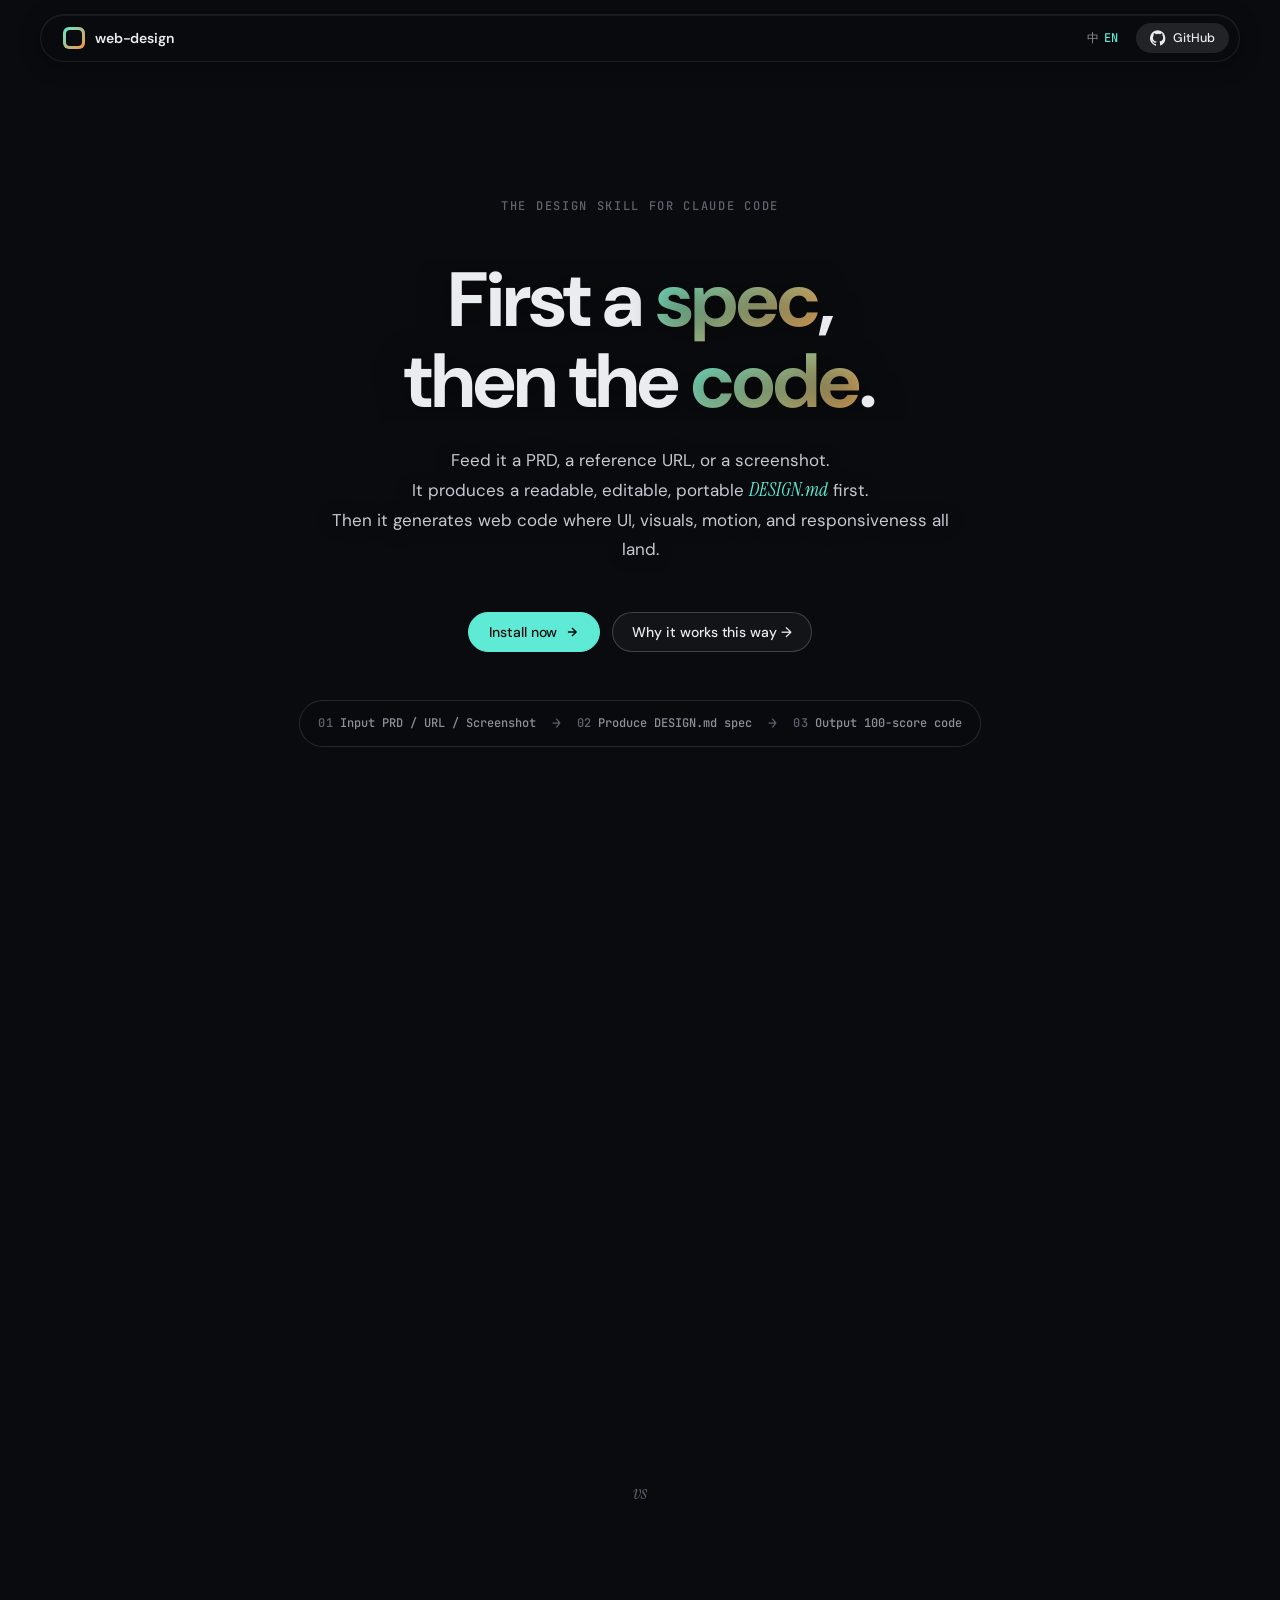
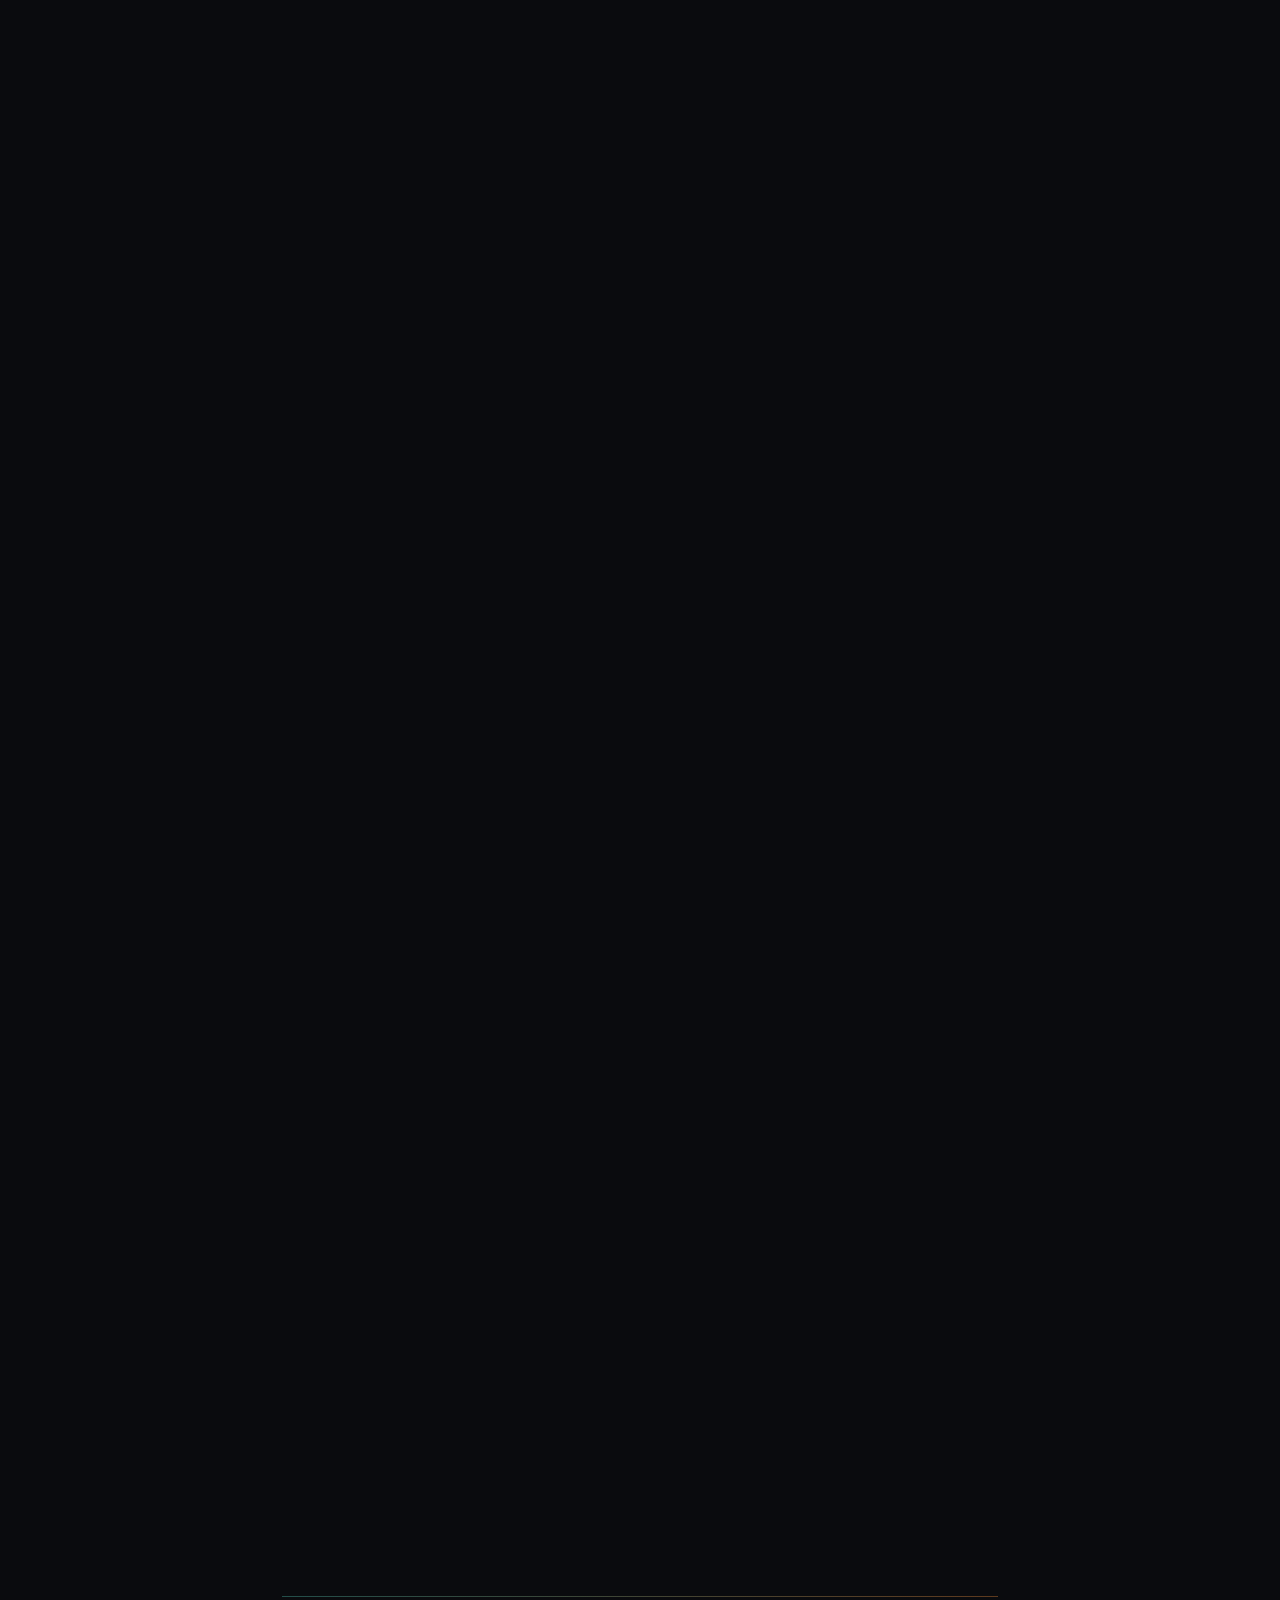
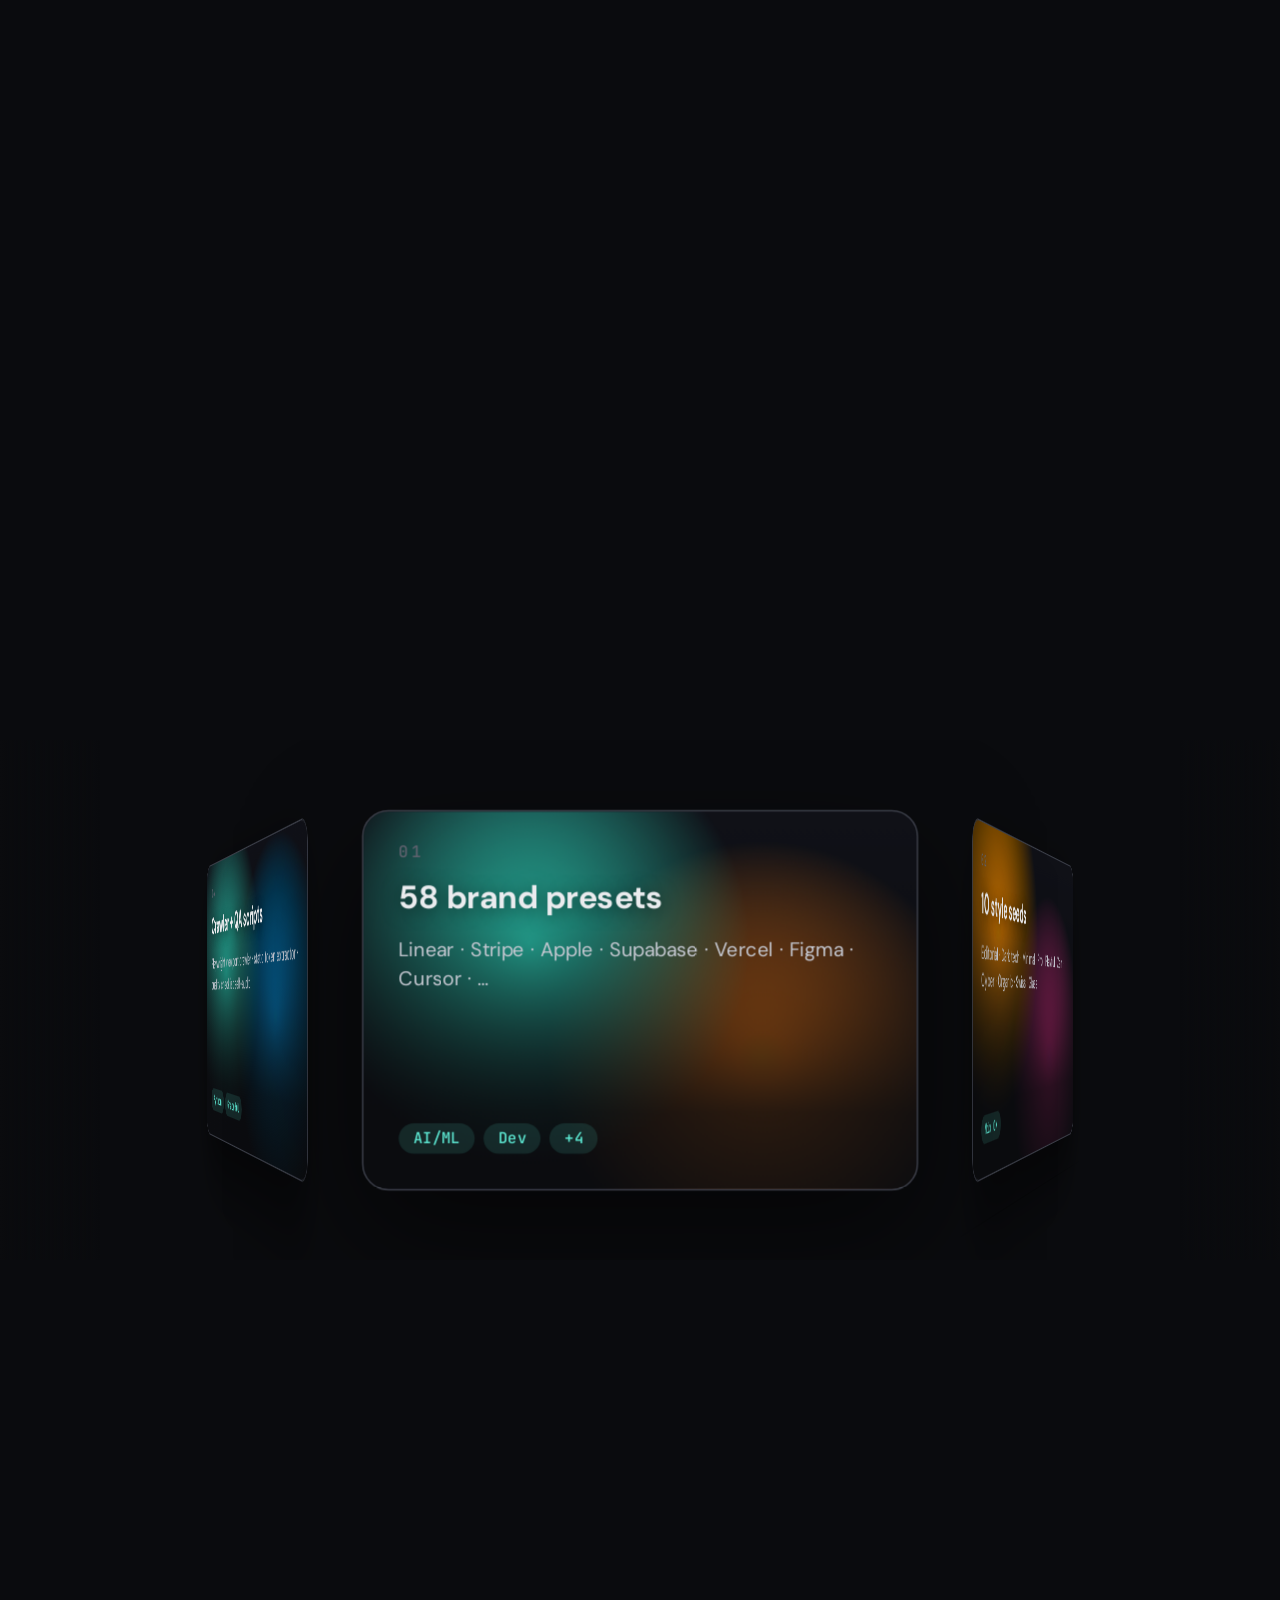
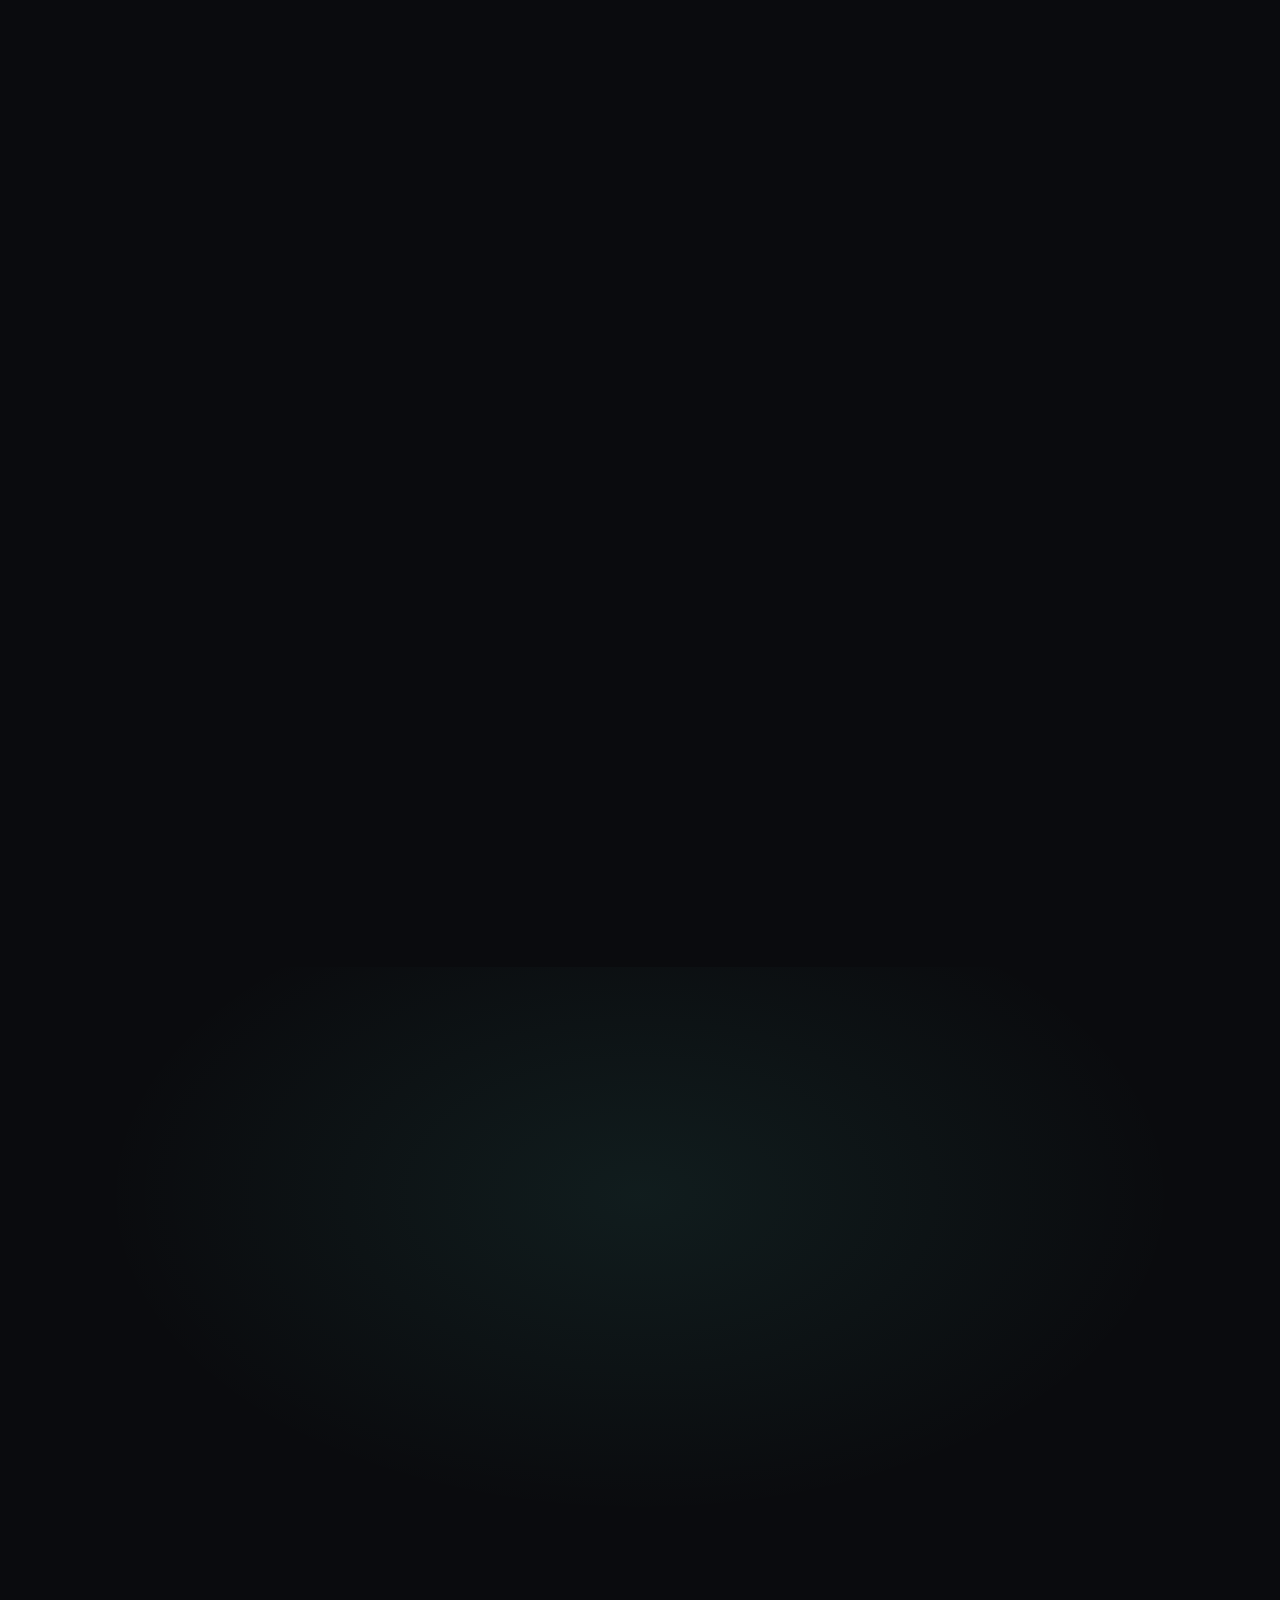
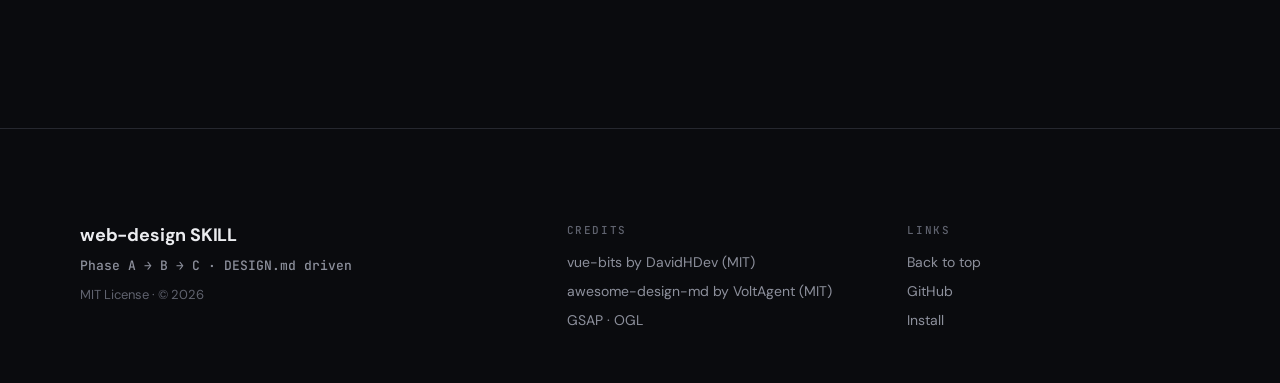
==== docs/index.html @ 571293ae "Initial commit: web-design SKILL + landing page" ====
<!DOCTYPE html>
<html lang="en" data-lang="en">
<head>
  <meta charset="UTF-8">
  <meta name="viewport" content="width=device-width, initial-scale=1.0">
  <title>web-design SKILL — Spec first, code second</title>
  <meta name="description" content="A design SKILL for Claude Code. Feed it a PRD, a reference URL, or a screenshot. It produces a readable, editable DESIGN.md spec first, then web code where UI, visuals, motion, and responsiveness all land.">
  <meta name="theme-color" content="#0a0b0e">

  <link rel="preconnect" href="https://fonts.googleapis.com">
  <link rel="preconnect" href="https://fonts.gstatic.com" crossorigin>
  <link rel="stylesheet" href="https://fonts.googleapis.com/css2?family=DM+Sans:opsz,wght@9..40,400..700&family=Instrument+Serif:ital@0;1&family=JetBrains+Mono:wght@400;500&family=Noto+Sans+SC:wght@400..700&display=swap">

  <link rel="stylesheet" href="styles.css">
</head>
<body>
  <div class="scroll-progress" aria-hidden="true"></div>

  <!-- Floating glass magnetic bar -->
  <nav class="nav" id="nav">
    <div class="nav-inner">
      <a href="#top" class="nav-logo">
        <span class="logo-mark" aria-hidden="true"></span>
        <span data-i18n="brand">web-design</span>
      </a>
      <div class="nav-right">
        <button class="lang-toggle" aria-label="Toggle language">
          <span class="lang-zh">中</span>
          <span class="lang-en">EN</span>
        </button>
        <a href="https://github.com/KAOPU-XiaoPu/web-design" target="_blank" rel="noopener" class="nav-github">
          <svg width="16" height="16" viewBox="0 0 24 24" fill="currentColor" aria-hidden="true"><path d="M12 .3a12 12 0 0 0-3.8 23.4c.6.1.8-.3.8-.6v-2.2c-3.3.7-4-1.6-4-1.6-.5-1.4-1.3-1.8-1.3-1.8-1.1-.7.1-.7.1-.7 1.2.1 1.8 1.2 1.8 1.2 1.1 1.8 2.8 1.3 3.5 1 .1-.8.4-1.3.8-1.6-2.7-.3-5.5-1.3-5.5-6a4.7 4.7 0 0 1 1.3-3.2c-.1-.4-.6-1.6.1-3.2 0 0 1-.3 3.3 1.2a11.5 11.5 0 0 1 6 0C17.3 4.5 18.3 4.8 18.3 4.8c.7 1.6.2 2.8.1 3.2a4.7 4.7 0 0 1 1.3 3.2c0 4.6-2.8 5.6-5.5 5.9.4.4.8 1.1.8 2.2v3.3c0 .3.2.7.8.6A12 12 0 0 0 12 .3"/></svg>
          <span>GitHub</span>
        </a>
      </div>
    </div>
  </nav>

  <!-- 1. HERO — GradientBlinds background + centered text -->
  <header id="top" class="hero">
    <div class="gradient-blinds" aria-hidden="true"></div>
    <div class="hero-vignette" aria-hidden="true"></div>

    <div class="hero-inner container">
      <div class="eyebrow hero-eyebrow-anim" data-i18n="hero.eyebrow">THE DESIGN SKILL FOR CLAUDE CODE</div>
      <h1 class="hero-title">
        <span data-i18n="hero.before">First a </span><span class="key-gradient" data-i18n="hero.spec">spec</span><span data-i18n="hero.comma">, </span><br>
        <span data-i18n="hero.before2">then the </span><span class="key-gradient" data-i18n="hero.code">code</span><span data-i18n="hero.period">.</span>
      </h1>
      <p class="hero-sub hero-sub-anim">
        <span data-i18n="hero.sub1">Feed it a PRD, a reference URL, or a screenshot.</span><br>
        <span data-i18n="hero.sub2">It produces a readable, editable, portable <em>DESIGN.md</em> first.</span><br>
        <span data-i18n="hero.sub3">Then it generates web code where UI, visuals, motion, and responsiveness all land.</span>
      </p>
      <div class="hero-ctas hero-ctas-anim">
        <a href="#install" class="btn-primary" data-magnetic>
          <span data-i18n="hero.cta1">Install now</span>
          <svg width="14" height="14" viewBox="0 0 24 24" fill="none" stroke="currentColor" stroke-width="2.5"><path d="M5 12h14M12 5l7 7-7 7"/></svg>
        </a>
        <a href="#why" class="btn-ghost" data-i18n="hero.cta2">Why it works this way →</a>
      </div>
      <div class="hero-steps hero-steps-anim">
        <div class="step"><span class="step-num">01</span><span data-i18n="step.1">Input PRD / URL / Screenshot</span></div>
        <div class="step-sep">→</div>
        <div class="step"><span class="step-num">02</span><span data-i18n="step.2">Produce DESIGN.md spec</span></div>
        <div class="step-sep">→</div>
        <div class="step"><span class="step-num">03</span><span data-i18n="step.3">Output 100-score code</span></div>
      </div>
    </div>
  </header>

  <!-- 2. WHY -->
  <section id="why" class="why">
    <div class="container">
      <div class="section-head reveal">
        <div class="eyebrow" data-i18n="why.eyebrow">WHY DESIGN.MD</div>
        <h2 class="section-h2" data-i18n="why.title">Why a spec first</h2>
        <p class="section-sub" data-i18n="why.sub">AI writes code directly vs. spec-first, code-second — not in the same league.</p>
      </div>

      <div class="why-compare">
        <div class="why-col why-col-bad reveal">
          <div class="why-tag bad" data-i18n="why.bad.tag">AI writes directly</div>
          <div class="why-demo">
            <div class="code-line"><span class="comment">/* hero.css */</span></div>
            <div class="code-line"><span class="prop">background:</span> <span class="val">#2a2a2a</span>;</div>
            <div class="code-line"><span class="prop">color:</span> <span class="val">#333</span>;</div>
            <div class="code-line"><span class="prop">padding:</span> <span class="val">12px</span>;</div>
            <div class="code-line bad-line"><span class="comment">/* footer.css — new palette again */</span></div>
            <div class="code-line bad-line"><span class="prop">background:</span> <span class="val">#1d1d1d</span>;</div>
            <div class="code-line bad-line"><span class="prop">color:</span> <span class="val">rgb(45,45,45)</span>;</div>
            <div class="code-line bad-line"><span class="prop">padding:</span> <span class="val">14px</span>;</div>
          </div>
          <ul class="why-ul">
            <li data-i18n="why.bad.l1">× Colors drift between pages</li>
            <li data-i18n="why.bad.l2">× Type sizes depend on AI memory</li>
            <li data-i18n="why.bad.l3">× Motion tier picked on a whim</li>
            <li data-i18n="why.bad.l4">× New tool or chat → start over</li>
          </ul>
        </div>

        <div class="why-divider" aria-hidden="true">vs</div>

        <div class="why-col why-col-good reveal">
          <div class="why-tag good" data-i18n="why.good.tag">DESIGN.md first, then code</div>
          <div class="why-demo demo-good">
            <div class="code-line"><span class="comment">/* tokens from DESIGN.md */</span></div>
            <div class="code-line"><span class="prop">--bg:</span> <span class="val accent">#0a0b0e</span>;</div>
            <div class="code-line"><span class="prop">--text-1:</span> <span class="val accent">#ebecef</span>;</div>
            <div class="code-line"><span class="prop">--sp-5:</span> <span class="val accent">24px</span>;</div>
            <div class="code-line good-line"><span class="comment">/* every page references the same set */</span></div>
            <div class="code-line good-line"><span class="sel">.hero</span> { <span class="prop">background:</span> <span class="val">var(--bg)</span>; }</div>
            <div class="code-line good-line"><span class="sel">.footer</span> { <span class="prop">background:</span> <span class="val">var(--bg)</span>; }</div>
          </div>
          <ul class="why-ul">
            <li data-i18n="why.good.l1">✓ Colors, type, spacing all named</li>
            <li data-i18n="why.good.l2">✓ Consistent across pages</li>
            <li data-i18n="why.good.l3">✓ Portable across AI tools</li>
            <li data-i18n="why.good.l4">✓ Edit one DESIGN.md line, site-wide</li>
          </ul>
        </div>
      </div>
    </div>
  </section>

  <!-- 3. THREE INPUTS (simple 3-column grid) -->
  <section id="inputs" class="three-inputs">
    <div class="container">
      <div class="section-head reveal">
        <div class="eyebrow" data-i18n="inputs.eyebrow">THREE INPUTS · ONE OUTPUT</div>
        <h2 class="section-h2" data-i18n="inputs.title">Start from anywhere</h2>
        <p class="section-sub" data-i18n="inputs.sub">A PRD, a reference URL, a screenshot — or any combination. The SKILL decides where to extract design cues from.</p>
      </div>

      <div class="inputs-grid">
        <article class="input-item reveal">
          <div class="input-preview">
            <div class="preview-prd">
              <div class="p-h1"># Product</div>
              <div class="p-p">Tagline: an AI collaborator for designers</div>
              <div class="p-h2">## Target users</div>
              <div class="p-p">Indie designers · small teams</div>
              <div class="p-h2">## Core pages</div>
              <div class="p-p">Landing · Features · Pricing</div>
            </div>
          </div>
          <div class="input-body">
            <div class="input-num">01 / 03</div>
            <h3 class="input-title" data-i18n="input.1.title">PRD document</h3>
            <p class="input-desc" data-i18n="input.1.desc">Derives direction from positioning, audience, pages and competitors.</p>
          </div>
        </article>

        <article class="input-item reveal">
          <div class="input-preview">
            <div class="preview-url">
              <div class="url-bar">linear.app</div>
              <div class="token-row"><span class="chip" style="background:#5E6AD2"></span>#5E6AD2</div>
              <div class="token-row"><span class="chip" style="background:#0a0a0a"></span>#0A0A0A</div>
              <div class="token-row"><span class="chip" style="background:#f7f8f8"></span>#F7F8F8</div>
              <div class="token-row" style="color:#8d909c">Inter · 48/24/16</div>
              <div class="token-row" style="color:#5EEAD4">48 tokens ✓</div>
            </div>
          </div>
          <div class="input-body">
            <div class="input-num">02 / 03</div>
            <h3 class="input-title" data-i18n="input.2.title">Reference URL</h3>
            <p class="input-desc" data-i18n="input.2.desc">Playwright crawler extracts palette, fonts, spacing and motion — 48 tokens in seconds.</p>
          </div>
        </article>

        <article class="input-item reveal">
          <div class="input-preview">
            <div class="preview-shot">
              <span class="shot-anno">screenshot.png</span>
            </div>
          </div>
          <div class="input-body">
            <div class="input-num">03 / 03</div>
            <h3 class="input-title" data-i18n="input.3.title">Screenshot / Sketch</h3>
            <p class="input-desc" data-i18n="input.3.desc">Extracts mood, temperature, density and type tone straight from pixels. Reliable fallback.</p>
          </div>
        </article>
      </div>
    </div>
  </section>

  <!-- 4. WORKFLOW (3 cards horizontal, no pin) -->
  <section id="workflow" class="workflow">
    <div class="container">
      <div class="section-head reveal">
        <div class="eyebrow" data-i18n="wf.eyebrow">WORKFLOW · THREE PHASES</div>
        <h2 class="section-h2" data-i18n="wf.title">A → B → C · three phases</h2>
        <p class="section-sub" data-i18n="wf.sub">No one-shot shortcut. Each phase leaves you an approval gate.</p>
      </div>

      <div class="phases-grid">
        <article class="phase-card reveal">
          <div class="phase-card-head">
            <div class="phase-badge">A</div>
            <div>
              <div class="phase-step-label">PHASE A</div>
              <div class="phase-step-name" data-i18n="wf.a.name">Understand</div>
            </div>
          </div>
          <p class="phase-desc" data-i18n="wf.a.desc">Extract design cues from PRD / URL / screenshot / keywords / brand name; fallback chain has your back.</p>
          <div class="phase-out">
            <div class="po-h">// extracted</div>
            <ul class="po-list">
              <li data-i18n="wf.a.o1">· Tone keywords × 5</li>
              <li data-i18n="wf.a.o2">· Competitor tokens × 48</li>
              <li data-i18n="wf.a.o3">· Interaction tier suggestion</li>
            </ul>
          </div>
        </article>

        <article class="phase-card reveal">
          <div class="phase-card-head">
            <div class="phase-badge">B</div>
            <div>
              <div class="phase-step-label">PHASE B</div>
              <div class="phase-step-name" data-i18n="wf.b.name">Produce DESIGN.md</div>
            </div>
          </div>
          <p class="phase-desc" data-i18n="wf.b.desc">A full 9-section spec. Once you approve it, it lives in your project and can be edited by hand.</p>
          <div class="phase-out">
            <div class="po-h">// DESIGN.md · 9 sections</div>
            <ul class="po-list">
              <li>· Color · Type · Component</li>
              <li>· Layout · Motion · Depth</li>
              <li>· Do's / Don'ts · Responsive</li>
            </ul>
          </div>
        </article>

        <article class="phase-card reveal">
          <div class="phase-card-head">
            <div class="phase-badge">C</div>
            <div>
              <div class="phase-step-label">PHASE C</div>
              <div class="phase-step-name" data-i18n="wf.c.name">Generate code</div>
            </div>
          </div>
          <p class="phase-desc" data-i18n="wf.c.desc">Strictly follows the spec. Self-audits against the 100-score checklist. Diff-audits when a reference exists.</p>
          <div class="phase-out">
            <div class="po-h">// audit · 100-score</div>
            <ul class="po-list">
              <li>✓ 0 hardcoded hex</li>
              <li data-i18n="wf.c.o2">✓ All component states covered</li>
              <li data-i18n="wf.c.o3">✓ Responsive + reduced-motion</li>
            </ul>
          </div>
        </article>
      </div>
    </div>
  </section>

  <!-- 5. WHAT'S INSIDE — 3D RollingGallery cylinder -->
  <section id="inside" class="whats-inside">
    <div class="container">
      <div class="section-head reveal">
        <div class="eyebrow" data-i18n="inside.eyebrow">WHAT'S INSIDE</div>
        <h2 class="section-h2" data-i18n="inside.title">A full design asset vault</h2>
        <p class="section-sub" data-i18n="inside.sub">The SKILL ships with its own reference library — drag to spin, hover to pause.</p>
      </div>
    </div>

    <div class="rolling-gallery" data-autoplay="true" data-pause-on-hover="true">
      <div class="rolling-viewport">
        <div class="rolling-track" role="list">
          <div class="rolling-face" style="--i:0" role="listitem">
            <div class="rolling-card card-1">
              <div class="rc-num">01</div>
              <h3 class="rc-title" data-i18n="art.1.title">58 brand presets</h3>
              <p class="rc-body" data-i18n="art.1.body">Linear · Stripe · Apple · Supabase · Vercel · Figma · Cursor · …</p>
              <div class="rc-tags"><span class="tag">AI/ML</span><span class="tag">Dev</span><span class="tag">+4</span></div>
            </div>
          </div>
          <div class="rolling-face" style="--i:1" role="listitem">
            <div class="rolling-card card-2">
              <div class="rc-num">02</div>
              <h3 class="rc-title" data-i18n="art.2.title">10 style seeds</h3>
              <p class="rc-body" data-i18n="art.2.body">Editorial · Dark tech · Minimal · Pro · Playful · Zen · Cyber · Organic · Swiss · Glass</p>
              <div class="rc-tags"><span class="tag">Mix OK</span></div>
            </div>
          </div>
          <div class="rolling-face" style="--i:2" role="listitem">
            <div class="rolling-card card-3">
              <div class="rc-num">03</div>
              <h3 class="rc-title" data-i18n="art.3.title">3 interaction tiers</h3>
              <p class="rc-body" data-i18n="art.3.body">L1 static · L2 fluid · L3 immersive (pin + 3D + WebGL)</p>
              <div class="rc-tags"><span class="tag">L1</span><span class="tag">L2</span><span class="tag tag-warm">L3</span></div>
            </div>
          </div>
          <div class="rolling-face" style="--i:3" role="listitem">
            <div class="rolling-card card-4">
              <div class="rc-num">04</div>
              <h3 class="rc-title" data-i18n="art.4.title">7 scene defaults</h3>
              <p class="rc-body" data-i18n="art.4.body">Landing · Portfolio · Blog · Dashboard · PPT · App UI · Email</p>
              <div class="rc-tags"><span class="tag">Scene-driven</span></div>
            </div>
          </div>
          <div class="rolling-face" style="--i:4" role="listitem">
            <div class="rolling-card card-5">
              <div class="rc-num">05</div>
              <h3 class="rc-title" data-i18n="art.5.title">Motion library · 124</h3>
              <p class="rc-body" data-i18n="art.5.body">Text 24 + Animations 29 + Components 32 + Backgrounds 40, curated per style.</p>
              <div class="rc-tags"><span class="tag">MIT credited</span></div>
            </div>
          </div>
          <div class="rolling-face" style="--i:5" role="listitem">
            <div class="rolling-card card-6">
              <div class="rc-num">06</div>
              <h3 class="rc-title" data-i18n="art.6.title">Crawler + QA scripts</h3>
              <p class="rc-body" data-i18n="art.6.body">Playwright viewport crawler · static token extractor · quality checklist self-audit.</p>
              <div class="rc-tags"><span class="tag">Python</span><span class="tag">Graceful</span></div>
            </div>
          </div>
        </div>
      </div>
    </div>
  </section>

  <!-- 6. SHOWCASE — 3D hula-hoop perspective ring -->
  <section id="showcase" class="showcase">
    <div class="container">
      <div class="section-head reveal">
        <div class="eyebrow" data-i18n="showcase.eyebrow">BUILT WITH</div>
        <h2 class="section-h2" data-i18n="showcase.title">Made with this SKILL</h2>
      </div>
    </div>

    <div class="dome-root reveal" data-count="10">
      <div class="dome-main">
        <div class="dome-stage">
          <div class="dome-sphere">
            <!-- tiles injected by JS -->
          </div>
        </div>
        <div class="dome-overlay"></div>
        <div class="dome-overlay dome-overlay--blur"></div>
        <div class="dome-edge dome-edge--top"></div>
        <div class="dome-edge dome-edge--bottom"></div>
      </div>

      <!-- image palette · JS clones these into every tile on the sphere -->
      <template class="dome-palette">
        <img class="dome-img" src="images/optimized/01.webp" alt="">
        <img class="dome-img" src="images/optimized/02.webp" alt="">
        <img class="dome-img" src="images/optimized/03.webp" alt="">
        <img class="dome-img" src="images/optimized/04.webp" alt="">
        <img class="dome-img" src="images/optimized/05.webp" alt="">
        <img class="dome-img" src="images/optimized/06.webp" alt="">
        <img class="dome-img" src="images/optimized/07.webp" alt="">
        <img class="dome-img" src="images/optimized/08.webp" alt="">
        <img class="dome-img" src="images/optimized/09.webp" alt="">
        <img class="dome-img" src="images/optimized/10.webp" alt="">
        <img class="dome-img" src="images/optimized/11.webp" alt="">
        <img class="dome-img" src="images/optimized/12.webp" alt="">
        <img class="dome-img" src="images/optimized/13.webp" alt="">
        <img class="dome-img" src="images/optimized/14.webp" alt="">
        <img class="dome-img" src="images/optimized/15.webp" alt="">
        <img class="dome-img" src="images/optimized/16.webp" alt="">
        <img class="dome-img" src="images/optimized/17.webp" alt="">
        <img class="dome-img" src="images/optimized/18.webp" alt="">
        <img class="dome-img" src="images/optimized/19.webp" alt="">
        <img class="dome-img" src="images/optimized/20.webp" alt="">
        <img class="dome-img" src="images/optimized/21.webp" alt="">
        <img class="dome-img" src="images/optimized/22.webp" alt="">
        <img class="dome-img" src="images/optimized/23.webp" alt="">
        <img class="dome-img" src="images/optimized/24.webp" alt="">
        <img class="dome-img" src="images/optimized/25.webp" alt="">
        <img class="dome-img" src="images/optimized/26.webp" alt="">
        <img class="dome-img" src="images/optimized/27.webp" alt="">
        <img class="dome-img" src="images/optimized/28.webp" alt="">
        <img class="dome-img" src="images/optimized/29.webp" alt="">
        <img class="dome-img" src="images/optimized/30.webp" alt="">
        <img class="dome-img" src="images/optimized/31.webp" alt="">
        <img class="dome-img" src="images/optimized/32.webp" alt="">
        <img class="dome-img" src="images/optimized/33.webp" alt="">
        <img class="dome-img" src="images/optimized/34.webp" alt="">
        <img class="dome-img" src="images/optimized/35.webp" alt="">
        <img class="dome-img" src="images/optimized/36.webp" alt="">
        <img class="dome-img" src="images/optimized/37.webp" alt="">
        <img class="dome-img" src="images/optimized/38.webp" alt="">
        <img class="dome-img" src="images/optimized/39.webp" alt="">
        <img class="dome-img" src="images/optimized/40.webp" alt="">
        <img class="dome-img" src="images/optimized/41.webp" alt="">
        <img class="dome-img" src="images/optimized/42.webp" alt="">
      </template>
    </div>
  </section>

  <!-- 7. INSTALL -->
  <section id="install" class="install">
    <div class="container install-inner reveal">
      <div class="eyebrow" data-i18n="install.eyebrow">INSTALL · IT'S OPEN SOURCE</div>
      <h2 class="install-title">
        <span data-i18n="install.free">Free</span> <span data-i18n="install.open">open-source</span>.<br>
        <em>Clone</em> <span data-i18n="install.works">to run</span>.
      </h2>
      <p class="section-sub" data-i18n="install.sub">No account. No API key. No subscription.</p>

      <div class="codeblock">
        <span class="prompt" aria-hidden="true">$</span>
        <code class="cmd">git clone https://github.com/KAOPU-XiaoPu/web-design ~/.claude/skills/web-design</code>
        <button class="copy-btn" data-cmd="git clone https://github.com/KAOPU-XiaoPu/web-design ~/.claude/skills/web-design">
          <span class="copy-label" data-i18n="install.copy">Copy</span>
          <span class="copy-toast" data-i18n="install.toast">In your clipboard →</span>
        </button>
      </div>

      <div class="install-req">
        <span data-i18n="install.req">Requires</span>
        <a href="https://claude.com/claude-code" target="_blank" rel="noopener">Claude Code</a>
      </div>

      <div class="install-ctas">
        <a href="https://github.com/KAOPU-XiaoPu/web-design" target="_blank" rel="noopener" class="btn-primary" data-magnetic>
          <svg width="16" height="16" viewBox="0 0 24 24" fill="currentColor" aria-hidden="true"><path d="M12 .3a12 12 0 0 0-3.8 23.4c.6.1.8-.3.8-.6v-2.2c-3.3.7-4-1.6-4-1.6-.5-1.4-1.3-1.8-1.3-1.8-1.1-.7.1-.7.1-.7 1.2.1 1.8 1.2 1.8 1.2 1.1 1.8 2.8 1.3 3.5 1 .1-.8.4-1.3.8-1.6-2.7-.3-5.5-1.3-5.5-6a4.7 4.7 0 0 1 1.3-3.2c-.1-.4-.6-1.6.1-3.2 0 0 1-.3 3.3 1.2a11.5 11.5 0 0 1 6 0C17.3 4.5 18.3 4.8 18.3 4.8c.7 1.6.2 2.8.1 3.2a4.7 4.7 0 0 1 1.3 3.2c0 4.6-2.8 5.6-5.5 5.9.4.4.8 1.1.8 2.2v3.3c0 .3.2.7.8.6A12 12 0 0 0 12 .3"/></svg>
          <span data-i18n="install.github">View on GitHub</span>
        </a>
      </div>
    </div>
  </section>

  <!-- Footer -->
  <footer class="footer">
    <div class="container footer-grid">
      <div class="footer-col footer-brand">
        <div class="footer-title">web-design SKILL</div>
        <p class="footer-tag" data-i18n="footer.tag">Phase A → B → C · DESIGN.md driven</p>
        <p class="footer-meta">MIT License · © 2026</p>
      </div>
      <div class="footer-col">
        <div class="footer-h" data-i18n="footer.credits">Credits</div>
        <ul class="footer-list">
          <li><a href="https://github.com/DavidHDev/vue-bits" target="_blank" rel="noopener">vue-bits</a> by DavidHDev (MIT)</li>
          <li><a href="https://github.com/VoltAgent/awesome-design-md" target="_blank" rel="noopener">awesome-design-md</a> by VoltAgent (MIT)</li>
          <li>GSAP · OGL</li>
        </ul>
      </div>
      <div class="footer-col">
        <div class="footer-h" data-i18n="footer.links">Links</div>
        <ul class="footer-list">
          <li><a href="#top" data-i18n="footer.top">Back to top</a></li>
          <li><a href="https://github.com/KAOPU-XiaoPu/web-design" target="_blank" rel="noopener">GitHub</a></li>
          <li><a href="#install" data-i18n="footer.install">Install</a></li>
        </ul>
      </div>
    </div>
  </footer>

  <!-- Scripts -->
  <script src="https://cdn.jsdelivr.net/npm/gsap@3.12.5/dist/gsap.min.js"></script>
  <script type="module" src="app.js"></script>
</body>
</html>
---- docs/styles.css ----
/* =========================================================
   web-design SKILL · Landing (lean + GradientBlinds + RollingGallery)
   ========================================================= */

/* ---------- Tokens ---------- */
:root {
  --bg: #0a0b0e;
  --bg-2: #07080b;
  --surface-1: #111217;
  --surface-2: #171921;
  --surface-3: #1f222d;

  --border: rgba(67, 70, 81, 0.5);
  --border-strong: rgba(67, 70, 81, 0.9);
  --border-accent: rgba(94, 234, 212, 0.3);

  --text-1: #ebecef;
  --text-2: #c6c9d2;
  --text-3: #8d909c;
  --text-4: #60636f;

  --accent-cool: #5EEAD4;
  --accent-cool-hover: #8CF5E3;
  --accent-cool-soft: rgba(94, 234, 212, 0.12);
  --accent-warm: #FB923C;
  --accent-warm-hover: #FDB874;
  --accent-warm-soft: rgba(251, 146, 60, 0.12);

  --gradient-key: linear-gradient(135deg, #5EEAD4 0%, #FB923C 100%);

  --bg-rgb: 10, 11, 14;
  --accent-cool-rgb: 94, 234, 212;
  --accent-warm-rgb: 251, 146, 60;

  --font-ui: 'DM Sans', 'Noto Sans SC', system-ui, -apple-system, 'Segoe UI', Roboto, sans-serif;
  --font-serif: 'Instrument Serif', 'Noto Serif SC', Georgia, serif;
  --font-mono: 'JetBrains Mono', ui-monospace, 'SF Mono', Menlo, monospace;

  --sp-1: 4px;  --sp-2: 8px;  --sp-3: 12px;  --sp-4: 16px;
  --sp-5: 24px; --sp-6: 32px; --sp-7: 48px;  --sp-8: 64px;
  --sp-9: 96px; --sp-10: 128px;

  --ease: cubic-bezier(.2, 0, 0, 1);
  --ease-cinema: cubic-bezier(.16, 1, .3, 1);
}

/* ---------- Base ---------- */
*, *::before, *::after { box-sizing: border-box; }
html { scroll-behavior: smooth; -webkit-text-size-adjust: 100%; }
[id] { scroll-margin-top: 90px; }
body {
  margin: 0;
  background: var(--bg);
  color: var(--text-1);
  font: 400 15px/1.65 var(--font-ui);
  -webkit-font-smoothing: antialiased;
  -moz-osx-font-smoothing: grayscale;
  overflow-x: hidden;
}
a { color: inherit; text-decoration: none; }
button { font: inherit; color: inherit; background: none; border: 0; padding: 0; cursor: pointer; }
img, svg { display: block; max-width: 100%; }
ul { margin: 0; padding: 0; list-style: none; }
h1, h2, h3 { margin: 0; font-weight: 700; letter-spacing: -0.02em; }
p { margin: 0; }

/* ---------- Layout ---------- */
.container {
  width: 100%;
  max-width: 1200px;
  margin: 0 auto;
  padding: 0 clamp(20px, 4vw, 40px);
}
.eyebrow {
  display: inline-block;
  font: 500 12px/1 var(--font-mono);
  color: var(--text-4);
  letter-spacing: 0.14em;
  text-transform: uppercase;
  margin-bottom: var(--sp-5);
}
.section-h2 {
  font: 700 clamp(32px, 4.4vw, 54px)/1.12 var(--font-ui);
  color: var(--text-1);
  letter-spacing: -0.02em;
  margin-bottom: var(--sp-4);
}
.section-sub {
  font: 400 17px/1.6 var(--font-ui);
  color: var(--text-3);
  max-width: 640px;
  margin-bottom: var(--sp-7);
}
.section-head { margin-bottom: var(--sp-8); }

/* ---------- Scroll progress ---------- */
.scroll-progress {
  position: fixed; top: 0; left: 0; right: 0;
  height: 2px;
  background: var(--gradient-key);
  transform-origin: 0 50%;
  transform: scaleX(0);
  z-index: 100;
  pointer-events: none;
}

/* ---------- 🌫 Glass full-width magnetic bar ---------- */
.nav {
  position: fixed;
  top: 14px;
  left: 0; right: 0;
  z-index: 60;
  padding: 0 clamp(16px, 3vw, 28px);
  pointer-events: none;
}
.nav-inner {
  pointer-events: auto;
  max-width: 1200px;
  margin: 0 auto;
  display: flex;
  align-items: center;
  justify-content: space-between;
  gap: 16px;
  padding: 8px 10px 8px 20px;
  background: rgba(10, 11, 14, 0.55);
  backdrop-filter: blur(14px) saturate(160%);
  -webkit-backdrop-filter: blur(14px) saturate(160%);
  border: 1px solid rgba(255, 255, 255, 0.08);
  border-radius: 9999px;
  box-shadow:
    0 4px 20px rgba(0, 0, 0, 0.35),
    0 1px 0 rgba(255, 255, 255, 0.06) inset;
  transition: box-shadow .28s var(--ease);
}
.nav.is-scrolled .nav-inner {
  box-shadow:
    0 10px 40px rgba(0, 0, 0, 0.5),
    0 1px 0 rgba(255, 255, 255, 0.08) inset;
}
.nav-logo {
  display: inline-flex; align-items: center; gap: 10px;
  font: 600 14px/1 var(--font-ui);
  color: var(--text-1);
  letter-spacing: -0.01em;
  padding: 4px 2px;
}
.logo-mark {
  width: 22px; height: 22px;
  border-radius: 6px;
  background: var(--gradient-key);
  position: relative; overflow: hidden;
}
.logo-mark::after { content: ''; position: absolute; inset: 3px; border-radius: 4px; background: var(--bg); }
.nav-right {
  display: inline-flex;
  align-items: center;
  gap: 8px;
}
.lang-toggle {
  display: inline-flex; align-items: center; gap: 5px;
  padding: 6px 10px;
  border-radius: 9999px;
  font: 500 12px/1 var(--font-mono);
  color: var(--text-3);
  transition: color .15s, background .15s;
}
.lang-toggle:hover { background: rgba(255, 255, 255, 0.06); color: var(--text-1); }
html[data-lang="zh"] .lang-toggle .lang-zh { color: var(--accent-cool); }
html[data-lang="en"] .lang-toggle .lang-en { color: var(--accent-cool); }

.nav-github {
  display: inline-flex; align-items: center; gap: 7px;
  padding: 7px 14px;
  border-radius: 9999px;
  background: rgba(255, 255, 255, 0.1);
  color: var(--text-1);
  font: 500 12.5px/1 var(--font-ui);
  transition: background .15s, color .15s;
}
.nav-github:hover { background: var(--accent-cool); color: var(--bg); }

@media (max-width: 520px) {
  .nav-inner { padding: 6px 10px 6px 14px; gap: 10px; }
  .nav-logo span:not(.logo-mark) { display: none; }
  .nav-github span { display: none; }
}

/* ---------- Buttons ---------- */
.btn-primary, .btn-ghost {
  display: inline-flex; align-items: center; gap: 8px;
  padding: 12px 20px;
  border-radius: 9999px;
  font: 500 14px/1 var(--font-ui);
  letter-spacing: -0.005em;
  white-space: nowrap;
  transition: transform .22s var(--ease), background .12s var(--ease), box-shadow .22s var(--ease), border-color .12s;
}
.btn-primary { background: var(--accent-cool); color: var(--bg); border: 1px solid var(--accent-cool); }
.btn-primary:hover { background: var(--accent-cool-hover); box-shadow: 0 8px 28px rgba(var(--accent-cool-rgb), 0.3); }
.btn-primary:active { transform: translateY(1px); }
.btn-primary:focus-visible { outline: 2px solid var(--accent-cool); outline-offset: 3px; }
.btn-ghost {
  background: rgba(255, 255, 255, 0.04);
  color: var(--text-1);
  border: 1px solid var(--border-strong);
  padding: 11px 19px;
  backdrop-filter: blur(6px);
  -webkit-backdrop-filter: blur(6px);
}
.btn-ghost:hover { background: rgba(255, 255, 255, 0.08); border-color: var(--text-3); }
.btn-ghost:focus-visible { outline: 2px solid var(--accent-cool); outline-offset: 3px; }

/* ---------- HERO ---------- */
.hero {
  position: relative;
  min-height: 100vh;
  display: flex; align-items: center; justify-content: center;
  padding: 140px 0 100px;
  overflow: hidden;
  isolation: isolate;
}

/* 🔥 GradientBlinds — WebGL shader canvas host (via OGL) */
.gradient-blinds {
  position: absolute; inset: 0;
  z-index: -2;
  opacity: 0;
  transition: opacity 1.2s ease-out;
}
.gradient-blinds.is-ready { opacity: 1; }
.gradient-blinds canvas { display: block; width: 100%; height: 100%; }

/* Fallback gradient (shown before blinds ready + reduced-motion) */
.gradient-blinds::before {
  content: '';
  position: absolute; inset: 0;
  background:
    radial-gradient(60% 50% at 30% 30%, rgba(var(--accent-cool-rgb), 0.22), transparent 65%),
    radial-gradient(50% 42% at 75% 55%, rgba(var(--accent-warm-rgb), 0.18), transparent 60%),
    radial-gradient(45% 40% at 50% 90%, rgba(168, 139, 250, 0.12), transparent 60%);
  z-index: -1;
}
.gradient-blinds.is-ready::before { opacity: 0; transition: opacity .8s; }

/* Bottom vignette to blend into page */
.hero-vignette {
  position: absolute; inset: 0;
  background:
    radial-gradient(ellipse 80% 60% at 50% 110%, var(--bg) 0%, transparent 60%),
    linear-gradient(180deg, rgba(10,11,14,0.2) 0%, transparent 20%, transparent 70%, rgba(10,11,14,0.9) 100%);
  pointer-events: none;
  z-index: -1;
}

/* Hero content */
.hero-inner {
  position: relative;
  z-index: 2;
  text-align: center;
  max-width: 820px;
}
.hero-title {
  font: 700 clamp(44px, 6vw, 84px)/1.05 var(--font-ui);
  letter-spacing: -0.025em;
  color: var(--text-1);
  margin: var(--sp-5) 0 var(--sp-5);
  animation: titleReveal 1.1s cubic-bezier(.16, 1, .3, 1) both;
  animation-delay: 0.15s;
  text-shadow: 0 2px 30px rgba(0,0,0,0.5);
}
@keyframes titleReveal {
  from { clip-path: inset(0 100% 0 0); transform: translateY(18px); opacity: 0; }
  to   { clip-path: inset(0 0 0 0);     transform: translateY(0);    opacity: 1; }
}
.hero-eyebrow-anim { animation: fadeInUp .9s cubic-bezier(.16, 1, .3, 1) both; }
.hero-sub-anim     { animation: fadeInUp 1s cubic-bezier(.16, 1, .3, 1) .55s both; }
.hero-ctas-anim    { animation: fadeInUp .9s cubic-bezier(.16, 1, .3, 1) .75s both; }
.hero-steps-anim   { animation: fadeInUp .9s cubic-bezier(.16, 1, .3, 1) .95s both; }
@keyframes fadeInUp { from { opacity: 0; transform: translateY(16px); } to { opacity: 1; transform: translateY(0); } }

.key-gradient {
  background: linear-gradient(135deg, var(--accent-cool), var(--accent-warm), var(--accent-cool));
  background-size: 300% 100%;
  -webkit-background-clip: text;
  background-clip: text;
  -webkit-text-fill-color: transparent;
  animation: gradientSlide 14s linear infinite;
}
@keyframes gradientSlide { to { background-position: -300% 0; } }

.hero-sub {
  font: 400 17px/1.7 var(--font-ui);
  color: var(--text-2);
  margin: 0 auto var(--sp-7);
  max-width: 620px;
  text-shadow: 0 1px 20px rgba(0,0,0,0.4);
}
.hero-sub em {
  font-family: var(--font-serif);
  font-style: italic;
  font-weight: 400;
  color: var(--accent-cool);
  font-size: 1.1em;
}
.hero-ctas {
  display: flex; justify-content: center;
  gap: var(--sp-3);
  flex-wrap: wrap;
  margin-bottom: var(--sp-7);
}
.hero-steps {
  display: inline-flex; align-items: center;
  gap: var(--sp-4);
  flex-wrap: wrap;
  justify-content: center;
  padding: 10px 18px;
  background: rgba(var(--bg-rgb), 0.55);
  backdrop-filter: blur(10px);
  -webkit-backdrop-filter: blur(10px);
  border: 1px solid var(--border);
  border-radius: 9999px;
}
.step {
  display: inline-flex; align-items: center;
  gap: 6px;
  font: 500 12px/1 var(--font-mono);
  color: var(--text-3);
}
.step-num { color: var(--text-4); letter-spacing: 0.06em; }
.step-sep { color: var(--text-4); font-family: var(--font-mono); }

/* ---------- WHY ---------- */
.why { padding: var(--sp-10) 0; }
.why-compare {
  display: grid;
  grid-template-columns: 1fr auto 1fr;
  gap: var(--sp-6);
  align-items: stretch;
}
.why-col {
  padding: var(--sp-6);
  border-radius: 16px;
  background: var(--surface-1);
  border: 1px solid var(--border);
}
.why-col-good {
  border-color: var(--border-accent);
  background: linear-gradient(160deg, var(--surface-1), rgba(var(--accent-cool-rgb), 0.04));
}
.why-tag {
  display: inline-flex; align-items: center;
  padding: 4px 10px;
  border-radius: 9999px;
  font: 500 11px/1.4 var(--font-mono);
  letter-spacing: 0.04em;
  margin-bottom: var(--sp-5);
}
.why-tag.bad { background: var(--surface-3); color: var(--text-3); border: 1px solid var(--border); }
.why-tag.good { background: var(--accent-cool-soft); color: var(--accent-cool); }
.why-demo {
  padding: var(--sp-4);
  background: var(--bg-2);
  border: 1px solid var(--border);
  border-radius: 10px;
  font: 500 13px/1.9 var(--font-mono);
  margin-bottom: var(--sp-5);
}
.code-line { color: var(--text-2); }
.code-line.bad-line { opacity: 0.75; position: relative; }
.code-line.bad-line::after {
  content: '';
  position: absolute; left: 0; right: 0; top: 50%;
  height: 1px; background: var(--text-4);
}
.code-line.good-line { color: var(--text-1); }
.code-line .comment { color: var(--text-4); }
.code-line .prop { color: var(--accent-warm); }
.code-line .val { color: var(--text-2); }
.code-line .val.accent { color: var(--accent-cool); }
.code-line .sel { color: var(--accent-cool); }
.why-ul li {
  padding: 6px 0;
  font: 400 14px/1.5 var(--font-ui);
  color: var(--text-3);
  border-bottom: 1px solid var(--border);
}
.why-ul li:last-child { border-bottom: 0; }
.why-col-good .why-ul li { color: var(--text-2); }
.why-divider {
  display: flex; align-items: center; justify-content: center;
  font: 400 italic 20px/1 var(--font-serif);
  color: var(--text-4);
  padding: 0 var(--sp-3);
}
@media (max-width: 900px) {
  .why-compare { grid-template-columns: 1fr; gap: var(--sp-5); }
  .why-divider { padding: var(--sp-2) 0; }
}

/* ---------- THREE INPUTS ---------- */
.three-inputs { padding: var(--sp-10) 0; }
.inputs-grid {
  display: grid;
  grid-template-columns: repeat(3, 1fr);
  gap: var(--sp-5);
}
.input-item {
  background: var(--surface-1);
  border: 1px solid var(--border);
  border-radius: 16px;
  overflow: hidden;
  transition: border-color .22s var(--ease), transform .22s var(--ease);
}
.input-item:hover { border-color: var(--border-strong); transform: translateY(-3px); }
.input-preview {
  aspect-ratio: 4 / 3;
  position: relative;
  background: var(--bg-2);
  overflow: hidden;
  border-bottom: 1px solid var(--border);
}
.input-body { padding: var(--sp-5) var(--sp-5) var(--sp-6); }
.input-num { font: 500 11px/1 var(--font-mono); color: var(--text-4); letter-spacing: 0.14em; margin-bottom: var(--sp-3); }
.input-title { font: 700 20px/1.3 var(--font-ui); color: var(--text-1); margin-bottom: var(--sp-3); letter-spacing: -0.01em; }
.input-desc { font: 400 14px/1.6 var(--font-ui); color: var(--text-3); }

.preview-prd { padding: 14px 18px; font: 500 11px/1.75 var(--font-mono); color: var(--text-2); }
.preview-prd .p-h1 { color: var(--text-1); font-weight: 700; margin-bottom: 4px; }
.preview-prd .p-h2 { color: var(--accent-cool); margin-top: 10px; }
.preview-prd .p-p { color: var(--text-3); }

.preview-url { position: relative; height: 100%; padding: 12px 16px; display: flex; flex-direction: column; gap: 8px; }
.preview-url .url-bar {
  display: flex; align-items: center; gap: 4px;
  padding: 6px 10px;
  background: var(--surface-2);
  border: 1px solid var(--border);
  border-radius: 6px;
  font: 500 10px/1 var(--font-mono);
  color: var(--text-3);
}
.preview-url .url-bar::before {
  content: ''; display: block; width: 6px; height: 6px;
  border-radius: 50%; background: var(--accent-cool); margin-right: 4px;
}
.preview-url .token-row {
  display: flex; align-items: center; gap: 8px;
  font: 500 10.5px/1 var(--font-mono);
  color: var(--text-2);
}
.preview-url .chip { width: 14px; height: 14px; border-radius: 3px; }

.preview-shot { position: relative; width: 100%; height: 100%; overflow: hidden; }
.preview-shot::before {
  content: '';
  position: absolute; inset: 0;
  background:
    radial-gradient(circle at 25% 30%, #5EEAD4 0%, transparent 45%),
    radial-gradient(circle at 75% 65%, #c084fc 0%, transparent 45%),
    radial-gradient(circle at 50% 90%, #FB923C 0%, transparent 45%),
    var(--surface-2);
  filter: saturate(140%);
}
.preview-shot .shot-anno {
  position: absolute; top: 14px; left: 16px;
  padding: 4px 10px;
  background: rgba(10, 11, 14, 0.7);
  backdrop-filter: blur(6px);
  border-radius: 999px;
  font: 500 11px/1 var(--font-mono);
  color: var(--text-1);
  z-index: 2;
}
@media (max-width: 900px) { .inputs-grid { grid-template-columns: 1fr; } }

/* ---------- WORKFLOW ---------- */
.workflow { padding: var(--sp-10) 0; }
.phases-grid {
  display: grid;
  grid-template-columns: repeat(3, 1fr);
  gap: var(--sp-5);
  position: relative;
}
.phases-grid::before {
  content: '';
  position: absolute;
  top: 60px; left: 18%; right: 18%;
  height: 1px;
  background: linear-gradient(90deg, var(--border-accent), rgba(251,146,60,0.35));
  z-index: 0;
}
.phase-card {
  position: relative;
  padding: var(--sp-6);
  background: var(--surface-1);
  border: 1px solid var(--border);
  border-radius: 16px;
  transition: border-color .22s var(--ease), transform .22s var(--ease);
  z-index: 1;
}
.phase-card:hover { border-color: var(--border-strong); transform: translateY(-3px); }
.phase-card-head { display: flex; align-items: center; gap: var(--sp-3); margin-bottom: var(--sp-4); }
.phase-badge {
  flex: none;
  width: 44px; height: 44px;
  border-radius: 12px;
  background: var(--gradient-key);
  color: var(--bg);
  display: flex; align-items: center; justify-content: center;
  font: 700 italic 20px/1 var(--font-serif);
}
.phase-step-label {
  font: 500 11px/1 var(--font-mono);
  color: var(--text-4);
  letter-spacing: 0.14em;
  margin-bottom: 4px;
}
.phase-step-name { font: 700 20px/1.2 var(--font-ui); color: var(--text-1); letter-spacing: -0.01em; }
.phase-desc { font: 400 14px/1.6 var(--font-ui); color: var(--text-3); margin-bottom: var(--sp-4); }
.phase-out {
  padding: var(--sp-4);
  background: var(--bg-2);
  border: 1px solid var(--border);
  border-radius: 10px;
  font: 500 12px/1.7 var(--font-mono);
  color: var(--text-2);
}
.phase-out .po-h { color: var(--accent-cool); margin-bottom: 6px; }
.phase-out .po-list li { color: var(--text-3); padding: 1px 0; }
@media (max-width: 900px) {
  .phases-grid { grid-template-columns: 1fr; }
  .phases-grid::before { display: none; }
}

/* ---------- 🎡 ROLLING GALLERY (3D cylinder) ---------- */
.whats-inside { padding: var(--sp-10) 0 var(--sp-9); }
.rolling-gallery {
  position: relative;
  width: 100%;
  height: 520px;
  overflow: hidden;
  user-select: none;
  isolation: isolate;
  margin-top: var(--sp-5);
}
.rolling-gallery::before, .rolling-gallery::after {
  content: '';
  position: absolute; top: 0; bottom: 0;
  width: 100px;
  z-index: 3;
  pointer-events: none;
}
.rolling-gallery::before { left: 0; background: linear-gradient(90deg, var(--bg), transparent); }
.rolling-gallery::after { right: 0; background: linear-gradient(-90deg, var(--bg), transparent); }

.rolling-viewport {
  position: absolute; inset: 0;
  display: flex; align-items: center; justify-content: center;
  perspective: 1200px;
  cursor: grab;
}
.rolling-viewport:active { cursor: grabbing; }

.rolling-track {
  position: relative;
  width: 1600px; /* cylinderWidth */
  height: 260px;
  transform-style: preserve-3d;
  transform: rotateY(var(--roll, 0deg));
  transition: transform 0.8s cubic-bezier(.16, 1, .3, 1);
  will-change: transform;
}
.rolling-track.dragging { transition: none; }

.rolling-face {
  position: absolute;
  left: 50%;
  top: 50%;
  width: 380px;
  height: 260px;
  transform:
    translate(-50%, -50%)
    rotateY(calc(var(--i) * 60deg))
    translateZ(380px);   /* radius ~ 1600/(2π) ≈ 255, bump for gap */
  backface-visibility: hidden;
}
.rolling-card {
  position: relative;
  width: 100%;
  height: 100%;
  padding: 22px 24px 24px;
  border-radius: 18px;
  border: 1px solid var(--border-strong);
  overflow: hidden;
  display: flex; flex-direction: column;
  box-shadow: 0 30px 80px rgba(0, 0, 0, 0.55);
  transition: transform .3s var(--ease);
}
.rolling-card:hover { transform: scale(1.03); }
.rolling-card::before {
  content: '';
  position: absolute; inset: 0;
  filter: saturate(140%);
  z-index: -1;
}
.rolling-card::after {
  content: '';
  position: absolute; inset: 0;
  background: linear-gradient(180deg, rgba(10,11,14,0.1) 0%, rgba(10,11,14,0.85) 80%);
  z-index: -1;
}
.rolling-card.card-1::before { background: radial-gradient(circle at 30% 35%, #5EEAD4 0%, transparent 48%), radial-gradient(circle at 72% 65%, #FB923C 0%, transparent 46%), #111217; }
.rolling-card.card-2::before { background: radial-gradient(circle at 20% 30%, #F59E0B 0%, transparent 40%), radial-gradient(circle at 70% 70%, #EC4899 0%, transparent 45%), #111217; }
.rolling-card.card-3::before { background: radial-gradient(circle at 30% 50%, #8B5CF6 0%, transparent 45%), radial-gradient(circle at 75% 50%, #5EEAD4 0%, transparent 40%), #111217; }
.rolling-card.card-4::before { background: radial-gradient(circle at 30% 35%, #FB923C 0%, transparent 48%), radial-gradient(circle at 70% 60%, #FBBF24 0%, transparent 42%), #111217; }
.rolling-card.card-5::before { background: radial-gradient(circle at 25% 40%, #10B981 0%, transparent 45%), radial-gradient(circle at 70% 55%, #3B82F6 0%, transparent 42%), #111217; }
.rolling-card.card-6::before { background: radial-gradient(circle at 25% 40%, #5EEAD4 0%, transparent 42%), radial-gradient(circle at 75% 55%, #0EA5E9 0%, transparent 45%), #111217; }

.rc-num { font: 500 11px/1 var(--font-mono); color: var(--text-4); letter-spacing: 0.14em; margin-bottom: var(--sp-3); }
.rc-title {
  font: 700 22px/1.25 var(--font-ui);
  color: var(--text-1);
  margin-bottom: var(--sp-3);
  letter-spacing: -0.01em;
  text-shadow: 0 2px 12px rgba(0,0,0,0.5);
}
.rc-body {
  font: 400 13.5px/1.55 var(--font-ui);
  color: var(--text-2);
  margin-bottom: auto;
  padding-bottom: var(--sp-3);
}
.rc-tags { display: flex; flex-wrap: wrap; gap: 6px; }

.rolling-hint {
  position: absolute; bottom: 16px; left: 50%;
  transform: translateX(-50%);
  font: 500 11px/1 var(--font-mono);
  color: var(--text-4);
  letter-spacing: 0.12em;
  text-transform: uppercase;
  z-index: 4;
}

@media (max-width: 640px) {
  .rolling-gallery { height: 420px; }
  .rolling-track { width: 1100px; }
  .rolling-face { width: 280px; height: 220px; transform: translate(-50%, -50%) rotateY(calc(var(--i) * 60deg)) translateZ(260px); }
}

/* ---------- TAGS ---------- */
.tag {
  display: inline-flex; align-items: center;
  padding: 3px 10px;
  border-radius: 9999px;
  background: var(--accent-cool-soft);
  color: var(--accent-cool);
  font: 500 10.5px/1.4 var(--font-mono);
  letter-spacing: 0.04em;
}
.tag.tag-warm { background: var(--accent-warm-soft); color: var(--accent-warm); }

/* ---------- 🌐 DOME GALLERY (ported from react-bits DomeGallery, MIT) ---------- */
.showcase { padding: var(--sp-10) 0 var(--sp-9); overflow: hidden; }

.dome-root {
  position: relative;
  width: 100%;
  height: 820px;
  margin-top: var(--sp-6);
  user-select: none;
  -webkit-user-select: none;
  touch-action: none;
  /* DomeGallery tokens — align with react-bits reference */
  --segments-x: 35;
  --segments-y: 35;
  --radius: 680px;
  --viewer-pad: 64px;
  --overlay-blur-color: #0a0b0e;
  --tile-radius: 10px;
  /* derived */
  --circ: calc(var(--radius) * 3.14);
  --rot-y: calc((360deg / var(--segments-x)) / 2);
  --rot-x: calc((360deg / var(--segments-y)) / 2);
  --item-width: calc(var(--circ) / var(--segments-x));
  --item-height: calc(var(--circ) / var(--segments-y));
}
.dome-root * { box-sizing: border-box; }
.dome-sphere, .dome-tile, .dome-tile-inner { transform-style: preserve-3d; }

.dome-main {
  position: absolute; inset: 0;
  display: grid; place-items: center;
  overflow: hidden;
  background: transparent;
  cursor: grab;
}
.dome-main.dragging { cursor: grabbing; }

.dome-stage {
  width: 100%; height: 100%;
  display: grid; place-items: center;
  perspective: calc(var(--radius) * 2);
  perspective-origin: 50% 50%;
  contain: layout paint size;
}

.dome-sphere {
  transform: translateZ(calc(var(--radius) * -1));
  will-change: transform;
}

.dome-overlay, .dome-overlay--blur {
  position: absolute; inset: 0;
  margin: auto;
  z-index: 3;
  pointer-events: none;
}
.dome-overlay {
  background-image: radial-gradient(rgba(10,11,14,0) 60%, var(--overlay-blur-color) 100%);
}
.dome-overlay--blur {
  -webkit-mask-image: radial-gradient(rgba(10,11,14,0) 68%, var(--overlay-blur-color) 92%);
  mask-image: radial-gradient(rgba(10,11,14,0) 68%, var(--overlay-blur-color) 92%);
  backdrop-filter: blur(3px);
  -webkit-backdrop-filter: blur(3px);
}
.dome-edge {
  position: absolute; left: 0; right: 0;
  height: 120px; z-index: 5;
  pointer-events: none;
  background: linear-gradient(to bottom, transparent, var(--overlay-blur-color));
}
.dome-edge--top { top: 0; transform: rotate(180deg); }
.dome-edge--bottom { bottom: 0; }

/* The tile lives on the sphere surface */
.dome-tile {
  width: calc(var(--item-width) * var(--item-size-x, 2));
  height: calc(var(--item-height) * var(--item-size-y, 2));
  position: absolute;
  top: -999px; bottom: -999px; left: -999px; right: -999px;
  margin: auto;
  transform-origin: 50% 50%;
  backface-visibility: hidden;
  transform:
    rotateY(calc(var(--rot-y) * (var(--offset-x) + ((var(--item-size-x, 2) - 1) / 2))))
    rotateX(calc(var(--rot-x) * (var(--offset-y) - ((var(--item-size-y, 2) - 1) / 2))))
    translateZ(var(--radius));
}
.dome-tile-inner {
  position: absolute; inset: 10px;
  border-radius: var(--tile-radius);
  overflow: hidden;
  -webkit-tap-highlight-color: transparent;
  transform: translateZ(0);
}

/* Card visuals — pure color swatches (placeholders, no label overlay) */
.dome-card {
  position: absolute; inset: 0;
  filter: saturate(110%);
}

/* Image tiles — website screenshots */
.dome-img {
  position: absolute; inset: 0;
  width: 100%; height: 100%;
  object-fit: cover;
  object-position: top center;  /* 展示首屏上半部分 */
  display: block;
  background: var(--surface-1);  /* 图片未加载时的占位色 */
  pointer-events: none;
}
.dome-card.sc-a { background: radial-gradient(circle at 30% 40%, #5EEAD4, transparent 50%), radial-gradient(circle at 70% 60%, #FB923C, transparent 45%), #111217; }
.dome-card.sc-b { background: radial-gradient(circle at 30% 40%, #ECE7DE, transparent 40%), radial-gradient(circle at 70% 60%, #E8682A, transparent 45%), #2a2017; }
.dome-card.sc-c { background: radial-gradient(circle at 50% 40%, #2563EB, transparent 45%), radial-gradient(circle at 50% 80%, #F59E0B, transparent 45%), #0e1523; }
.dome-card.sc-d { background: radial-gradient(circle at 30% 40%, #C45C3C, transparent 45%), radial-gradient(circle at 70% 70%, #2C5F6E, transparent 40%), #201814; }
.dome-card.sc-e { background: radial-gradient(circle at 50% 40%, #0066FF, transparent 35%), #0a0f17; }
.dome-card.sc-f { background: radial-gradient(circle at 30% 40%, #00D4FF, transparent 45%), radial-gradient(circle at 70% 60%, #8B5CF6, transparent 40%), #0B0B0F; }
.dome-card.sc-g { background: radial-gradient(circle at 30% 40%, #ECE7DE, transparent 45%), radial-gradient(circle at 70% 60%, #FDB874, transparent 45%), #2a2218; }
.dome-card.sc-h { background: radial-gradient(circle at 30% 40%, #FF3366, transparent 45%), radial-gradient(circle at 70% 70%, #FFD700, transparent 45%), #251a10; }
.dome-card.sc-i { background: radial-gradient(circle at 30% 40%, #A78BFA, transparent 50%), radial-gradient(circle at 70% 60%, #5EEAD4, transparent 40%), #1a1824; }
.dome-card.sc-j { background: radial-gradient(circle at 30% 40%, #5B8C5A, transparent 45%), radial-gradient(circle at 70% 60%, #C4956A, transparent 45%), #1a1812; }

.dome-palette { display: none; }

.dome-hint {
  position: absolute; bottom: 18px; left: 50%;
  transform: translateX(-50%);
  font: 500 11px/1 var(--font-mono);
  color: var(--text-4);
  letter-spacing: 0.12em;
  text-transform: uppercase;
  z-index: 6;
  pointer-events: none;
}

@media (max-width: 640px) {
  .dome-root { height: 600px; --radius: 440px; --viewer-pad: 24px; }
}

/* ---------- INSTALL ---------- */
.install { padding: var(--sp-10) 0; text-align: center; position: relative; }
.install::before {
  content: '';
  position: absolute; inset: 0;
  background: radial-gradient(ellipse 60% 60% at 50% 30%, rgba(var(--accent-cool-rgb), 0.08), transparent 70%);
  pointer-events: none;
  z-index: -1;
}
.install-inner { max-width: 760px; margin: 0 auto; }
.install-title {
  font: 700 clamp(40px, 5.6vw, 72px)/1.05 var(--font-ui);
  letter-spacing: -0.025em;
  color: var(--text-1);
  margin: var(--sp-5) 0 var(--sp-4);
}
.install-title em {
  font-family: var(--font-serif);
  font-style: italic;
  font-weight: 400;
  color: var(--accent-cool);
  font-size: 1.1em;
}
.install .section-sub { margin: 0 auto var(--sp-7); text-align: center; }

.codeblock {
  display: flex; align-items: center; gap: 12px;
  padding: 14px 16px;
  background: var(--surface-1);
  border: 1px solid var(--border-strong);
  border-radius: 14px;
  font: 500 14px/1 var(--font-mono);
  text-align: left;
  max-width: 620px;
  margin: 0 auto var(--sp-5);
  overflow: hidden;
}
.codeblock .prompt { color: var(--text-4); user-select: none; flex: none; }
.codeblock .cmd { flex: 1; color: var(--text-1); overflow: hidden; text-overflow: ellipsis; white-space: nowrap; }

.copy-btn {
  position: relative;
  flex: none;
  padding: 6px 12px;
  font: 500 11px/1 var(--font-mono);
  color: var(--text-3);
  background: var(--surface-2);
  border: 1px solid var(--border);
  border-radius: 6px;
  transition: color .12s, border-color .12s, background .12s, transform .3s var(--ease-cinema);
}
.copy-btn:hover { color: var(--accent-cool); border-color: var(--accent-cool); }
.copy-btn.is-copied {
  color: var(--accent-cool);
  border-color: var(--accent-cool);
  background: var(--accent-cool-soft);
  animation: copyPulse .6s var(--ease-cinema);
}
@keyframes copyPulse {
  0% { transform: scale(1); }
  40% { transform: scale(1.1); }
  100% { transform: scale(1); }
}

.copy-toast {
  position: absolute;
  top: -38px; left: 50%;
  transform: translate(-50%, 6px);
  padding: 6px 12px;
  background: var(--accent-cool);
  color: var(--bg);
  border-radius: 8px;
  font: 600 11px/1 var(--font-mono);
  letter-spacing: 0.04em;
  white-space: nowrap;
  opacity: 0;
  pointer-events: none;
  transition: transform .3s var(--ease-cinema), opacity .3s;
  z-index: 10;
}
.copy-toast::after {
  content: '';
  position: absolute;
  left: 50%; bottom: -4px;
  transform: translateX(-50%) rotate(45deg);
  width: 8px; height: 8px;
  background: var(--accent-cool);
}
.copy-toast.show { opacity: 1; transform: translate(-50%, 0); }

.copy-spark {
  position: absolute;
  top: 50%; left: 50%;
  width: 4px; height: 4px;
  border-radius: 50%;
  background: var(--accent-cool);
  pointer-events: none;
  animation: sparkBurst .6s ease-out forwards;
  z-index: 10;
}
@keyframes sparkBurst {
  0% { transform: translate(-50%, -50%) scale(1); opacity: 1; }
  100% { transform: translate(calc(-50% + var(--dx)), calc(-50% + var(--dy))) scale(0); opacity: 0; }
}

.install-req { font: 500 13px/1.5 var(--font-mono); color: var(--text-4); margin-bottom: var(--sp-7); }
.install-req a { color: var(--accent-cool); }
.install-ctas { display: flex; gap: var(--sp-3); justify-content: center; flex-wrap: wrap; }

/* ---------- Footer ---------- */
.footer { padding: var(--sp-9) 0 var(--sp-7); border-top: 1px solid var(--border); }
.footer-grid { display: grid; grid-template-columns: 1.5fr 1fr 1fr; gap: var(--sp-7); }
.footer-title { font: 700 18px/1.2 var(--font-ui); color: var(--text-1); margin-bottom: var(--sp-3); letter-spacing: -0.01em; }
.footer-tag { font: 500 13px/1 var(--font-mono); color: var(--text-3); margin-bottom: var(--sp-4); }
.footer-meta { font: 400 13px/1 var(--font-ui); color: var(--text-4); }
.footer-h { font: 500 11px/1 var(--font-mono); color: var(--text-4); letter-spacing: 0.14em; margin-bottom: var(--sp-3); text-transform: uppercase; }
.footer-list li { padding: 4px 0; font: 400 14px/1.5 var(--font-ui); color: var(--text-3); }
.footer-list a { color: var(--text-3); transition: color .12s; }
.footer-list a:hover { color: var(--accent-cool); }
@media (max-width: 760px) { .footer-grid { grid-template-columns: 1fr; gap: var(--sp-5); } }

/* ---------- Reveal — each module fades up on first view ---------- */
.reveal {
  opacity: 0;
  transform: translateY(28px);
  transition: opacity .7s var(--ease-cinema), transform .8s var(--ease-cinema);
}
.reveal.in-view { opacity: 1; transform: translateY(0); }

/* Stagger children inside a revealed section-head */
.section-head.reveal.in-view .eyebrow { animation: revealUp .7s var(--ease-cinema) both; }
.section-head.reveal.in-view .section-h2 { animation: revealUp .8s var(--ease-cinema) .08s both; }
.section-head.reveal.in-view .section-sub { animation: revealUp .8s var(--ease-cinema) .16s both; }

@keyframes revealUp {
  from { opacity: 0; transform: translateY(22px); }
  to   { opacity: 1; transform: translateY(0); }
}

/* ---------- Reduced motion ---------- */
@media (prefers-reduced-motion: reduce) {
  *, *::before, *::after {
    animation-duration: 0.01ms !important;
    animation-iteration-count: 1 !important;
    transition-duration: 0.01ms !important;
    scroll-behavior: auto !important;
  }
  .reveal { opacity: 1; transform: none; }
  .key-gradient { animation: none; background-position: 0 0; }
  .gradient-blinds { display: none; }
  .marquee-track { animation: none; }
}

/* ---------- Mobile ---------- */
@media (max-width: 640px) {
  .hero-title { font-size: clamp(36px, 10vw, 52px); }
  .hero-steps { flex-direction: column; padding: 12px 18px; gap: var(--sp-2); }
  .step-sep { display: none; }
}
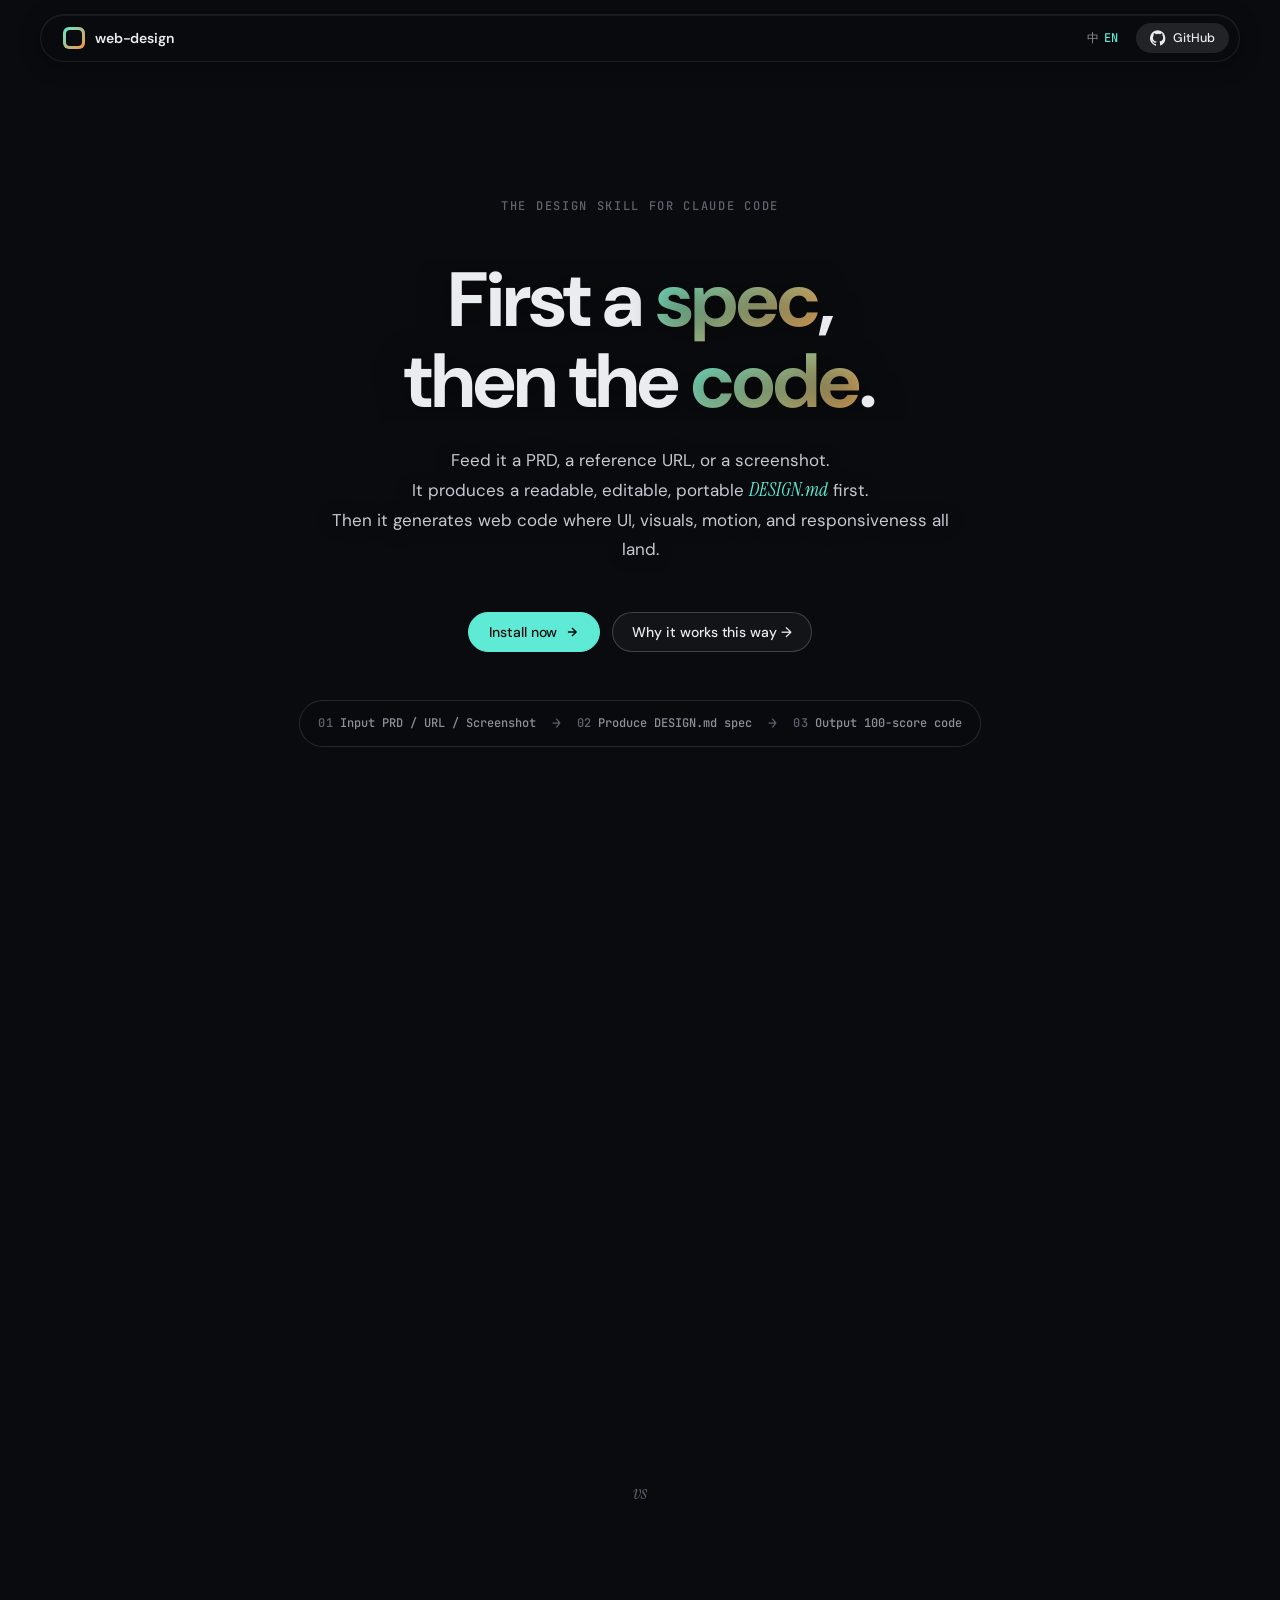
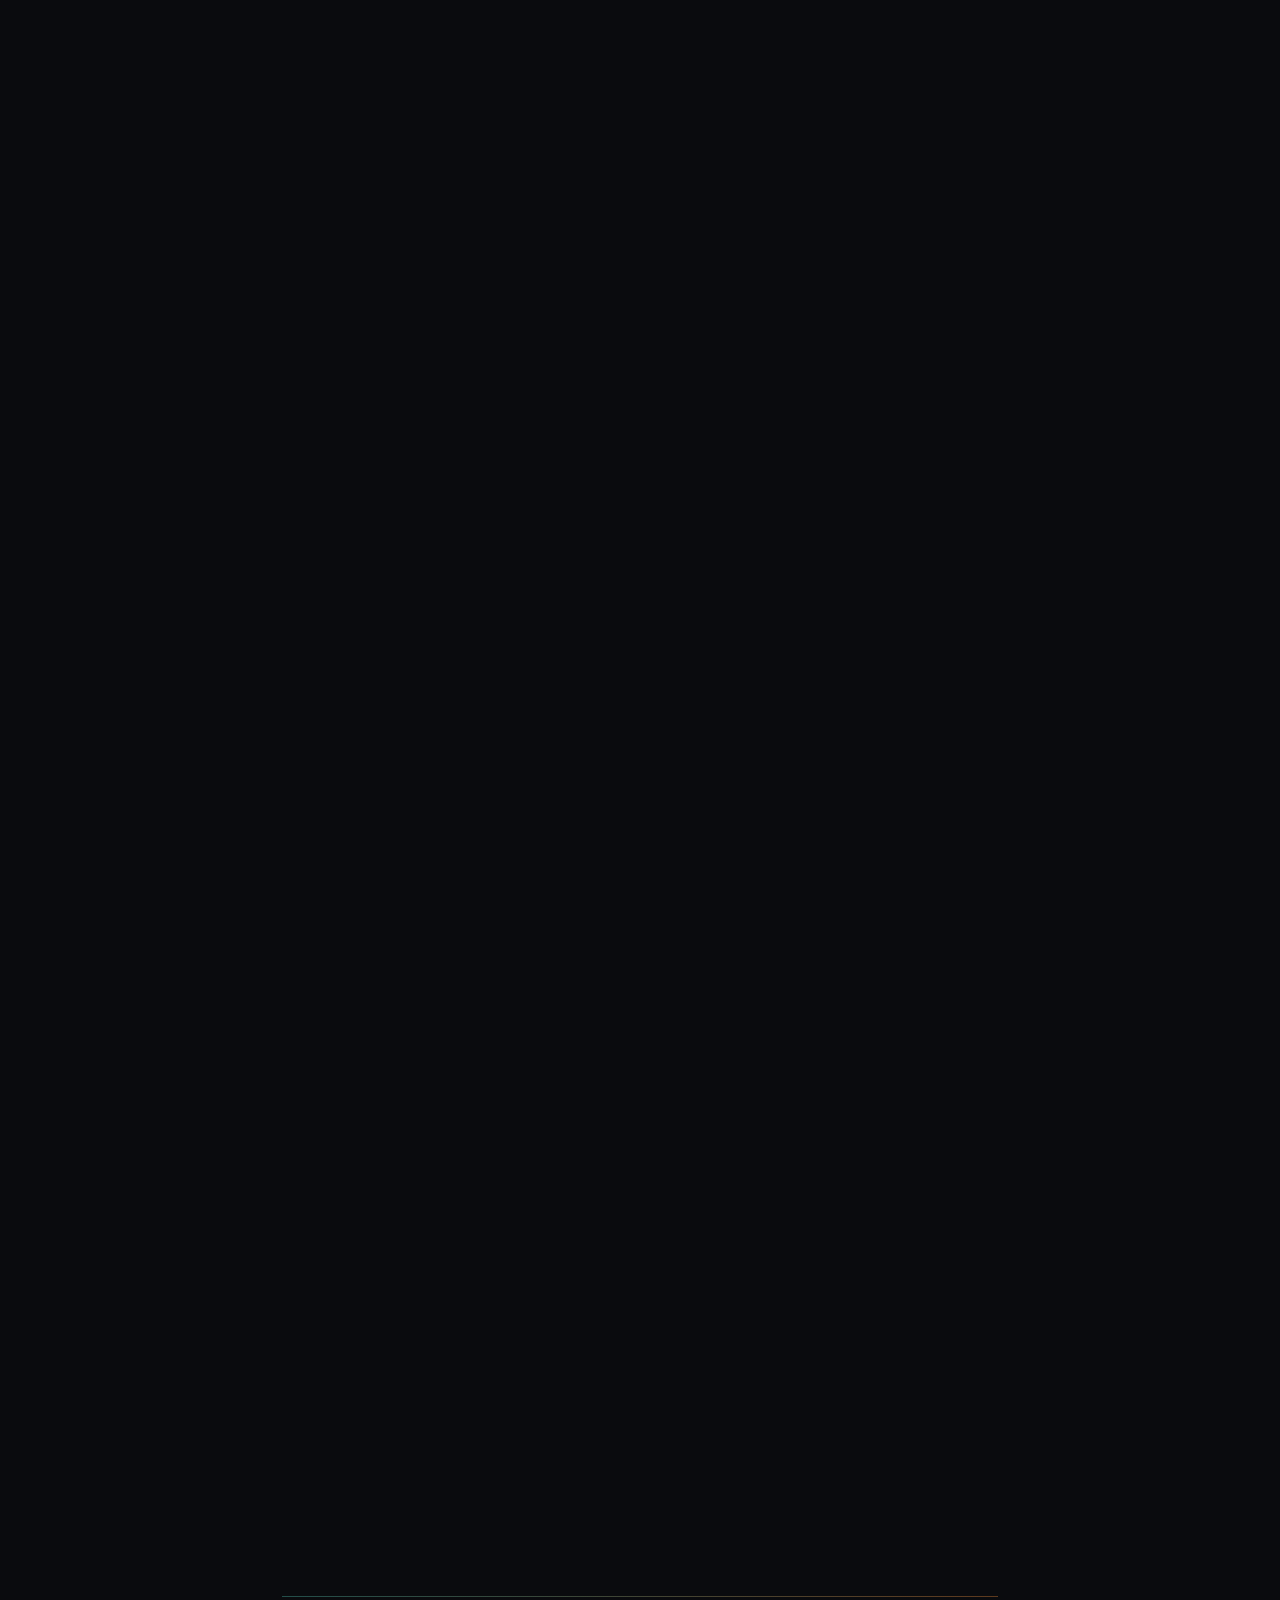
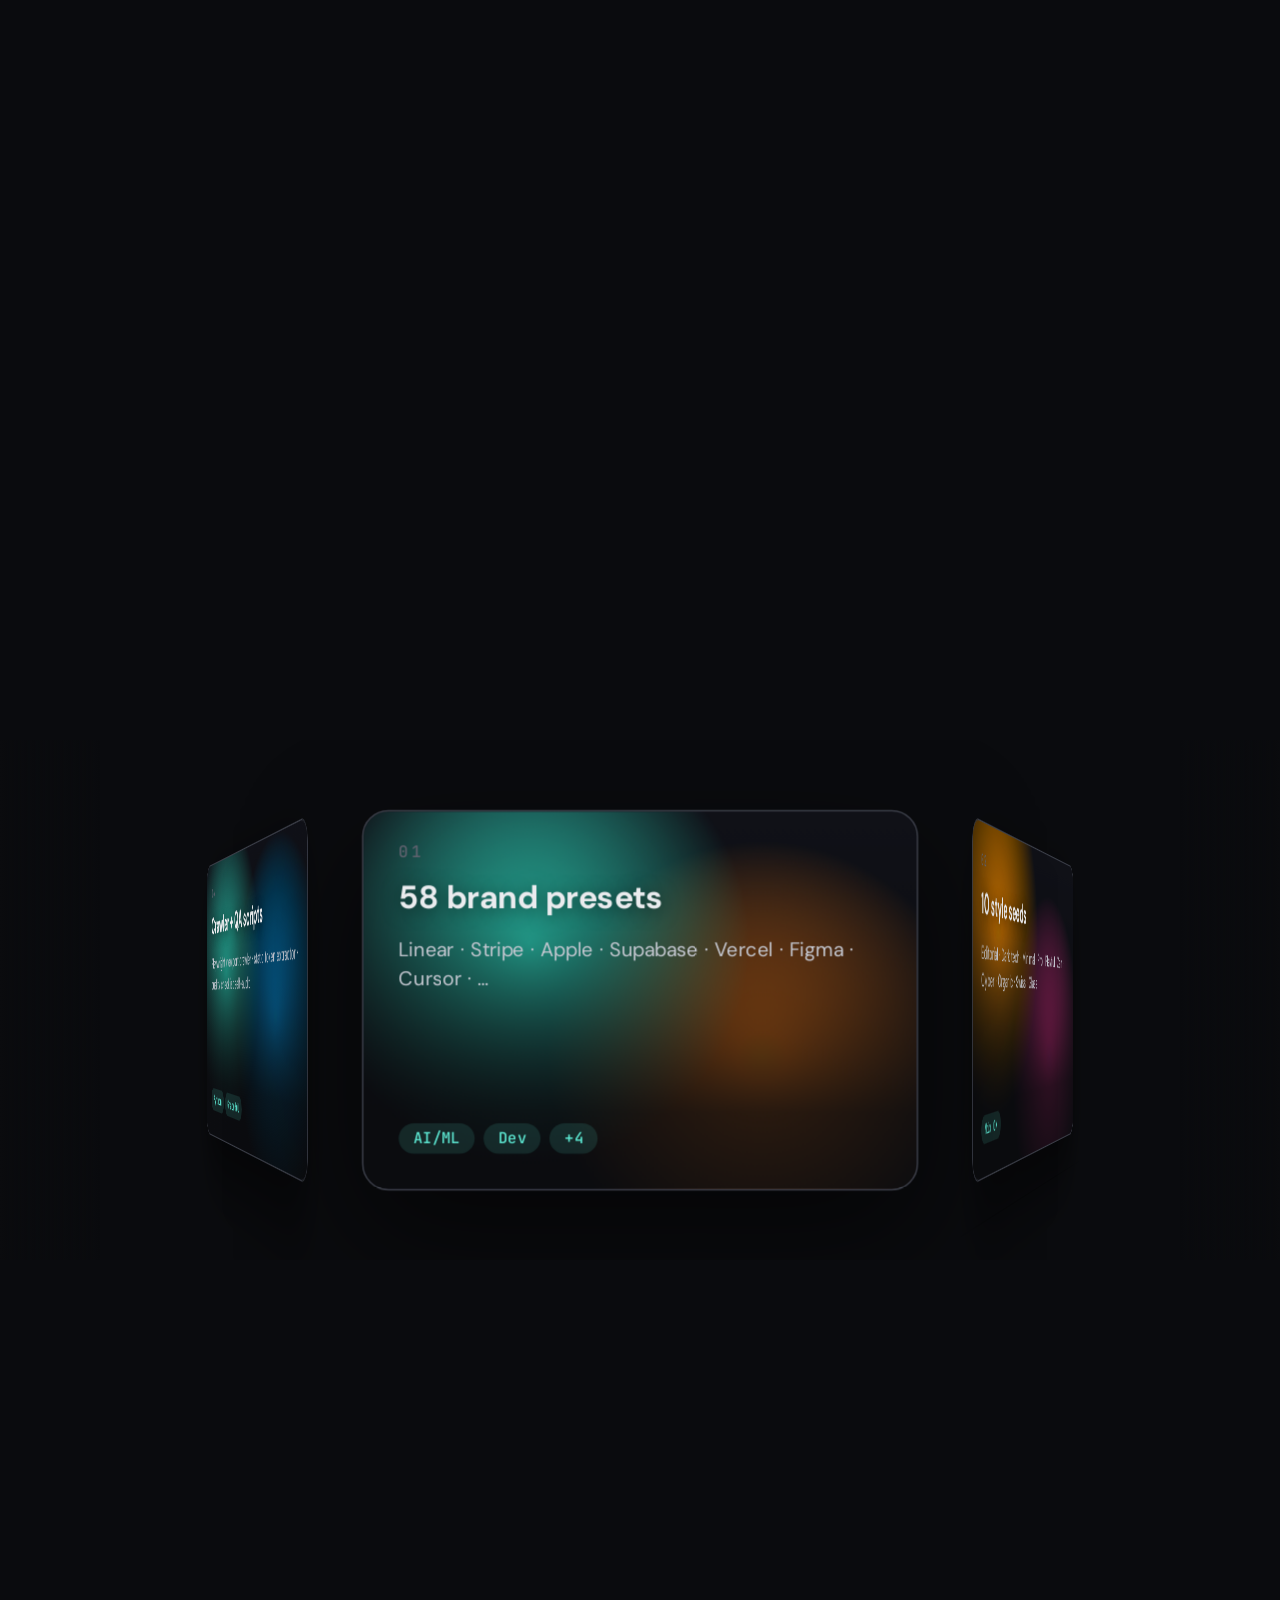
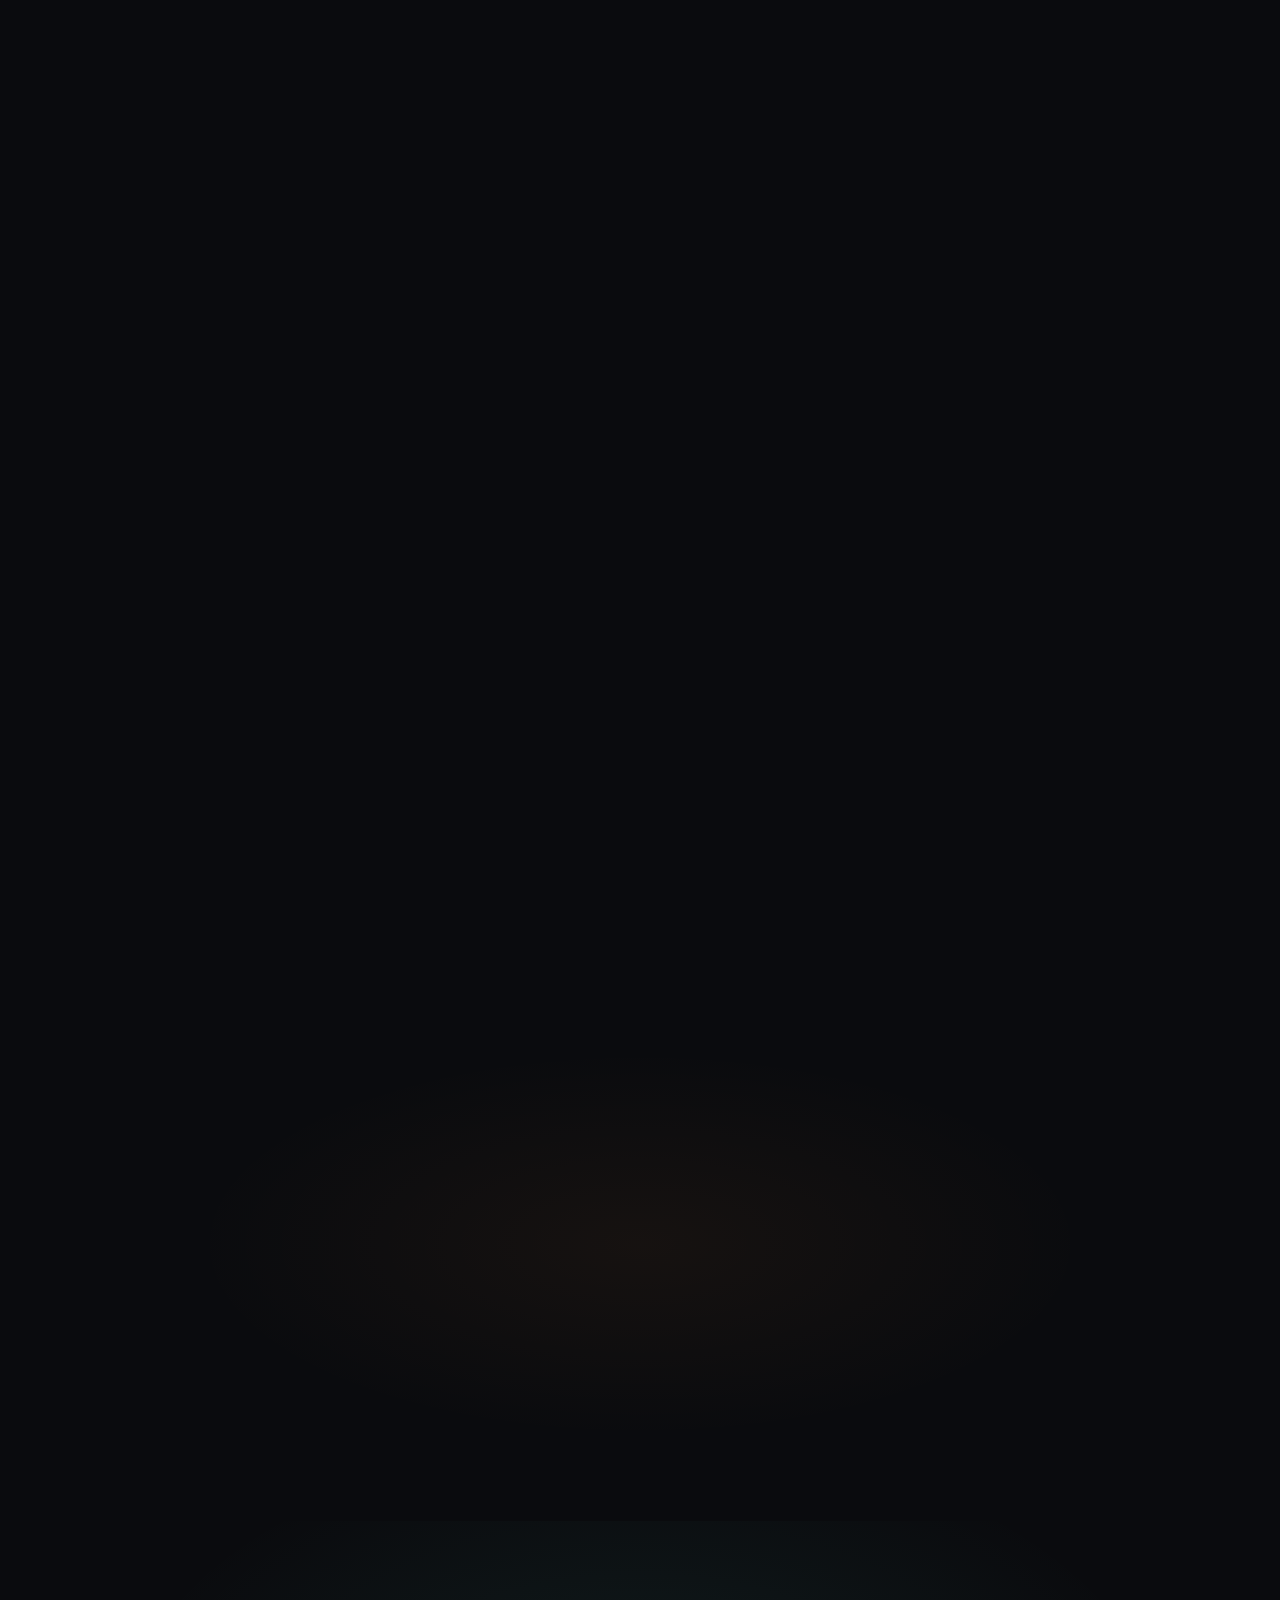
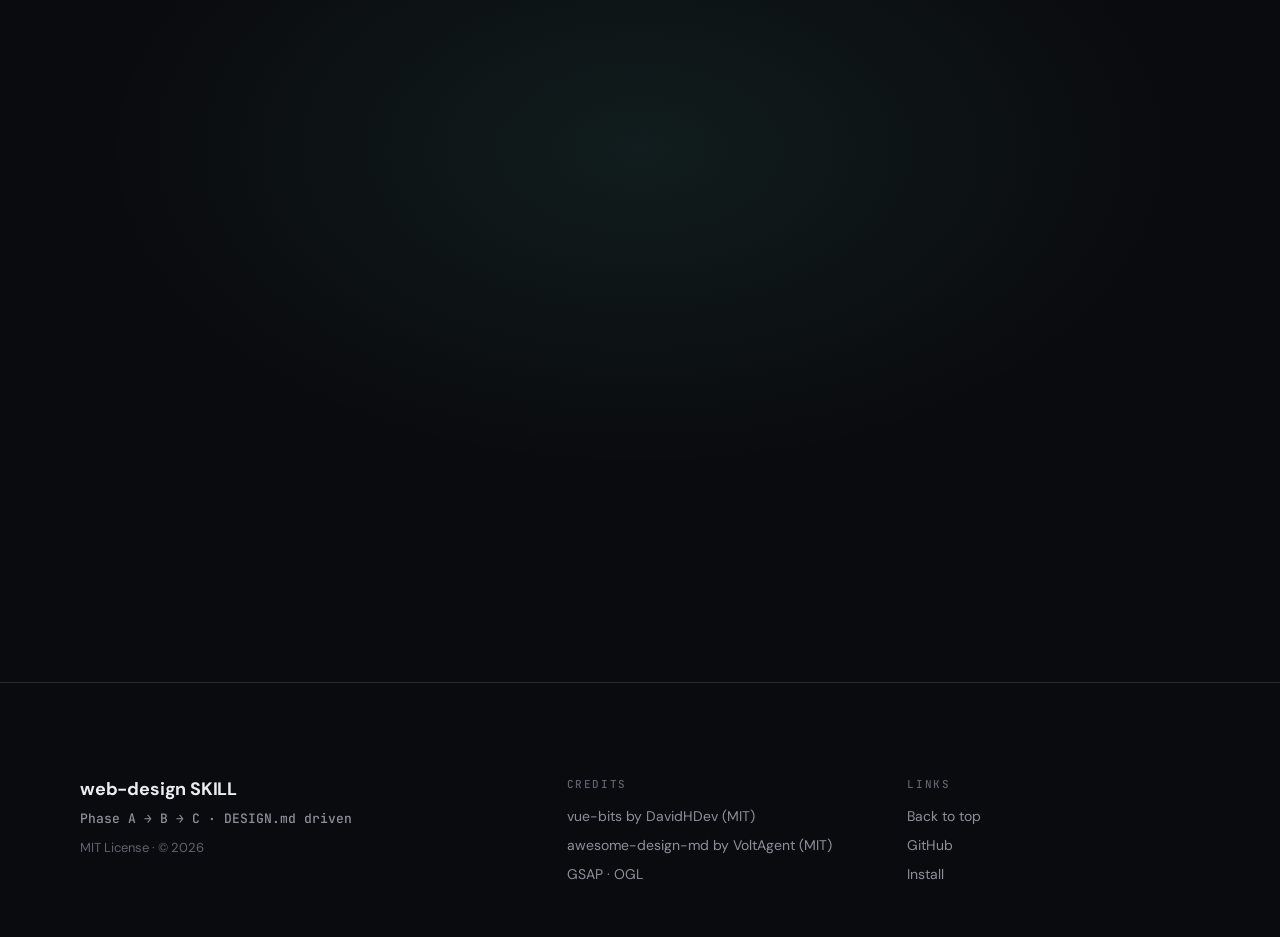
==== commit d05a7922: "feat: add 'Made By' author section with avatar + social links - Add avatar (compressed WebP, 16KB) w" ====
--- a/docs/index.html
+++ b/docs/index.html
@@ -391,7 +391,31 @@
     </div>
   </section>
 
-  <!-- 7. INSTALL -->
+  <!-- 7. MADE BY — author card -->
+  <section id="author" class="author">
+    <div class="container author-inner reveal">
+      <div class="eyebrow" data-i18n="author.eyebrow">MADE BY</div>
+      <div class="author-avatar">
+        <img src="images/preview/avatar.webp" alt="小普 · XiaoPu">
+      </div>
+      <h3 class="author-name">小普 · XiaoPu</h3>
+      <p class="author-bio" data-i18n="author.bio">web-design is a side project. If it saves you time, a star on GitHub helps keep it actively maintained.</p>
+      <div class="author-links">
+        <a class="author-btn author-btn-github" href="https://github.com/KAOPU-XiaoPu/web-design" target="_blank" rel="noopener" aria-label="GitHub">
+          <svg width="16" height="16" viewBox="0 0 24 24" fill="currentColor" aria-hidden="true"><path d="M12 .3a12 12 0 0 0-3.8 23.4c.6.1.8-.3.8-.6v-2.2c-3.3.7-4-1.6-4-1.6-.5-1.4-1.3-1.8-1.3-1.8-1.1-.7.1-.7.1-.7 1.2.1 1.8 1.2 1.8 1.2 1.1 1.8 2.8 1.3 3.5 1 .1-.8.4-1.3.8-1.6-2.7-.3-5.5-1.3-5.5-6a4.7 4.7 0 0 1 1.3-3.2c-.1-.4-.6-1.6.1-3.2 0 0 1-.3 3.3 1.2a11.5 11.5 0 0 1 6 0C17.3 4.5 18.3 4.8 18.3 4.8c.7 1.6.2 2.8.1 3.2a4.7 4.7 0 0 1 1.3 3.2c0 4.6-2.8 5.6-5.5 5.9.4.4.8 1.1.8 2.2v3.3c0 .3.2.7.8.6A12 12 0 0 0 12 .3"/></svg>
+        </a>
+        <a class="author-btn author-btn-woshipm" href="https://www.woshipm.com/u/1535316" target="_blank" rel="noopener" aria-label="人人都是产品经理">
+          <svg width="18" height="18" viewBox="0 0 24 24" aria-hidden="true">
+            <rect x="2" y="2" width="20" height="20" rx="5" fill="currentColor" opacity="0.15"/>
+            <text x="12" y="16" font-family="'Noto Sans SC', sans-serif" font-size="11" font-weight="700" text-anchor="middle" fill="currentColor">人人</text>
+          </svg>
+          <span class="author-btn-label">人人都是产品经理</span>
+        </a>
+      </div>
+    </div>
+  </section>
+
+  <!-- 8. INSTALL -->
   <section id="install" class="install">
     <div class="container install-inner reveal">
       <div class="eyebrow" data-i18n="install.eyebrow">INSTALL · IT'S OPEN SOURCE</div>
--- a/docs/styles.css
+++ b/docs/styles.css
@@ -800,6 +800,108 @@
   .dome-root { height: 600px; --radius: 440px; --viewer-pad: 24px; }
 }
 
+/* ---------- 👤 MADE BY — author card ---------- */
+.author {
+  padding: var(--sp-10) 0 var(--sp-8);
+  text-align: center;
+  position: relative;
+}
+.author::before {
+  content: '';
+  position: absolute; inset: 0;
+  background: radial-gradient(ellipse 50% 50% at 50% 50%, rgba(var(--accent-warm-rgb), 0.05), transparent 70%);
+  pointer-events: none;
+  z-index: -1;
+}
+.author-inner { max-width: 620px; margin: 0 auto; }
+
+.author .eyebrow { margin-bottom: var(--sp-5); }
+
+.author-avatar {
+  width: 120px; height: 120px;
+  margin: 0 auto var(--sp-5);
+  border-radius: 50%;
+  overflow: hidden;
+  border: 2px solid var(--border-strong);
+  box-shadow:
+    0 0 0 4px rgba(10, 11, 14, 0.6),
+    0 12px 40px rgba(0, 0, 0, 0.5);
+  background: var(--surface-1);
+  transition: transform .3s var(--ease), border-color .3s var(--ease);
+}
+.author-avatar:hover {
+  transform: scale(1.04);
+  border-color: var(--accent-cool);
+}
+.author-avatar img {
+  width: 100%; height: 100%;
+  object-fit: cover;
+  display: block;
+}
+
+.author-name {
+  font: 700 28px/1.2 var(--font-ui);
+  color: var(--text-1);
+  letter-spacing: -0.01em;
+  margin-bottom: var(--sp-4);
+}
+
+.author-bio {
+  font: 400 15px/1.7 var(--font-ui);
+  color: var(--text-3);
+  max-width: 460px;
+  margin: 0 auto var(--sp-6);
+}
+
+.author-links {
+  display: inline-flex;
+  align-items: center;
+  gap: var(--sp-3);
+  flex-wrap: wrap;
+  justify-content: center;
+}
+
+.author-btn {
+  display: inline-flex;
+  align-items: center;
+  gap: 8px;
+  padding: 10px 16px;
+  border-radius: 9999px;
+  background: rgba(255, 255, 255, 0.04);
+  border: 1px solid var(--border-strong);
+  color: var(--text-2);
+  font: 500 13px/1 var(--font-ui);
+  transition: background .15s var(--ease), color .15s var(--ease), border-color .15s var(--ease), transform .15s var(--ease);
+}
+.author-btn:hover {
+  background: rgba(255, 255, 255, 0.08);
+  color: var(--text-1);
+  border-color: var(--text-3);
+  transform: translateY(-1px);
+}
+.author-btn-label {
+  font: 500 13px/1 var(--font-ui);
+}
+.author-btn-github {
+  width: 42px; height: 42px;
+  padding: 0;
+  justify-content: center;
+}
+.author-btn-woshipm {
+  color: var(--accent-warm);
+}
+.author-btn-woshipm:hover {
+  color: var(--accent-warm-hover);
+  border-color: var(--accent-warm);
+  background: var(--accent-warm-soft);
+}
+
+@media (max-width: 520px) {
+  .author-avatar { width: 100px; height: 100px; }
+  .author-name { font-size: 24px; }
+  .author-btn-label { font-size: 12px; }
+}
+
 /* ---------- INSTALL ---------- */
 .install { padding: var(--sp-10) 0; text-align: center; position: relative; }
 .install::before {
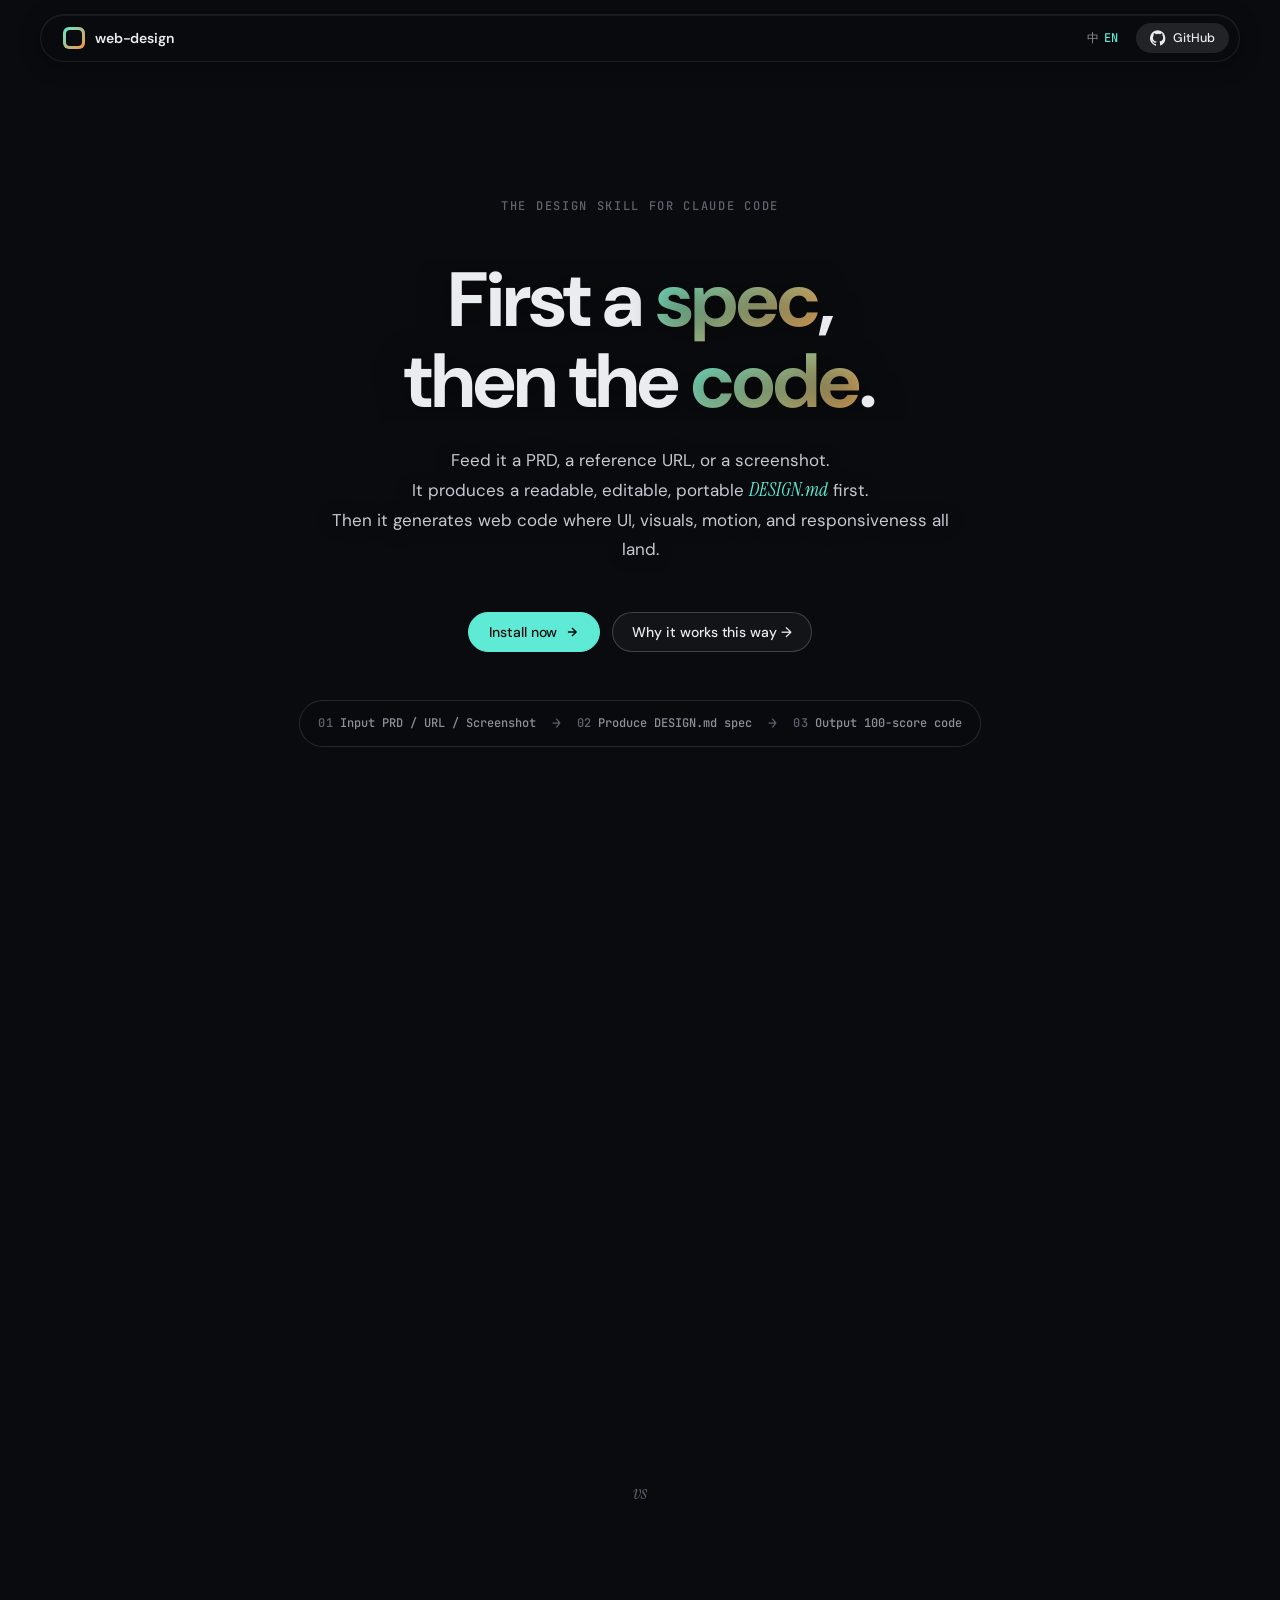
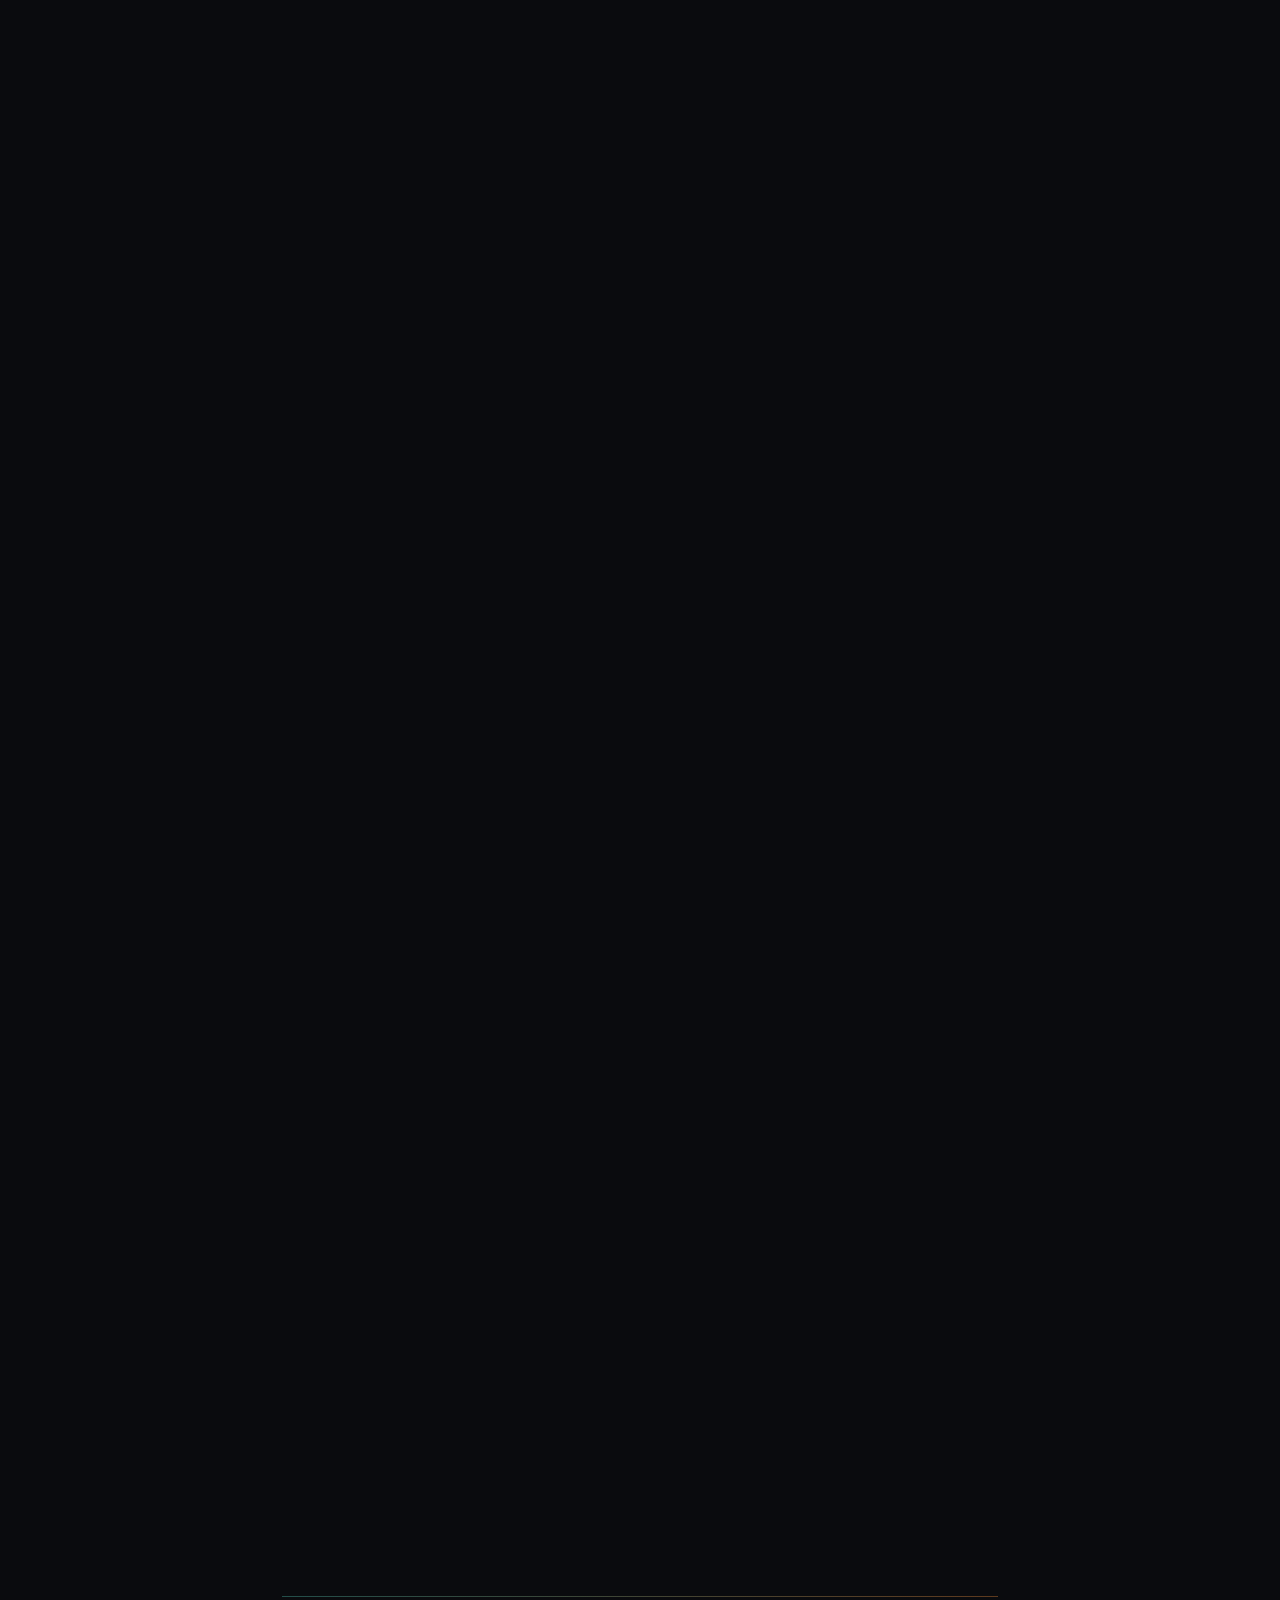
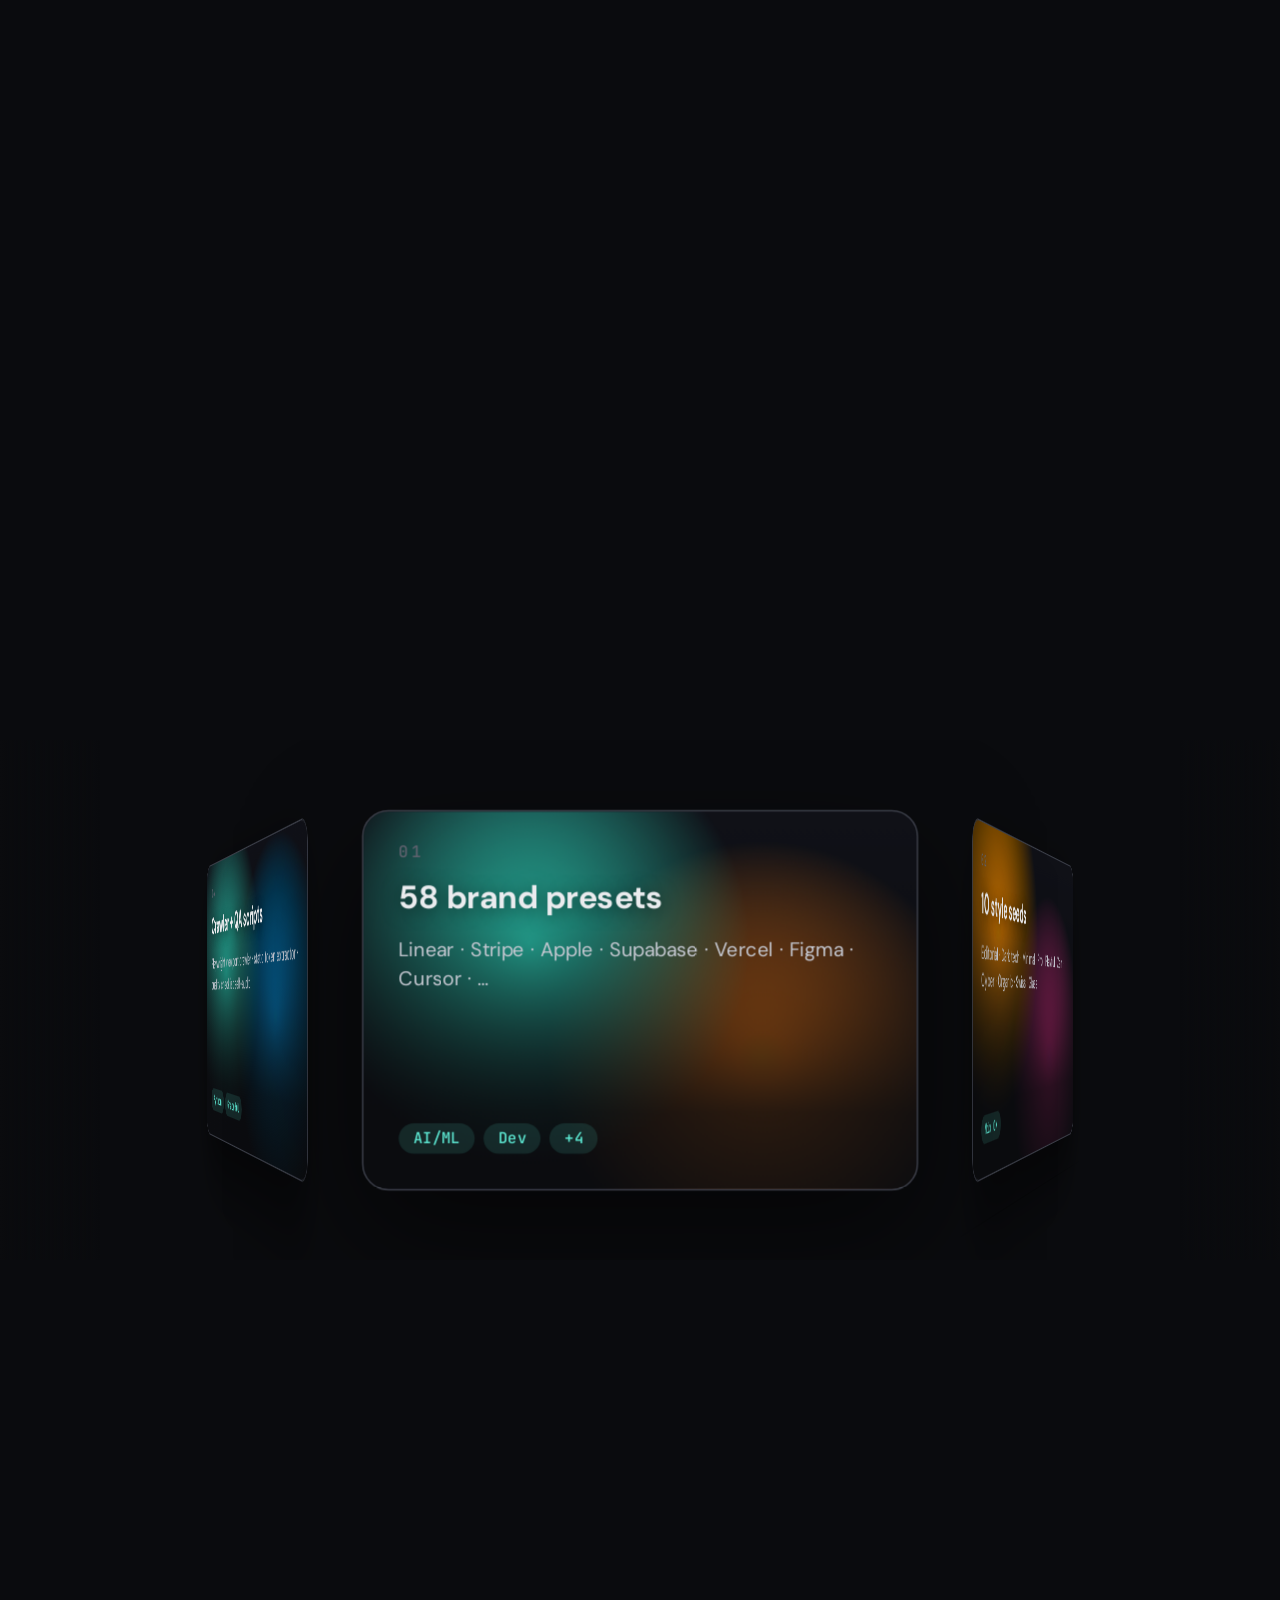
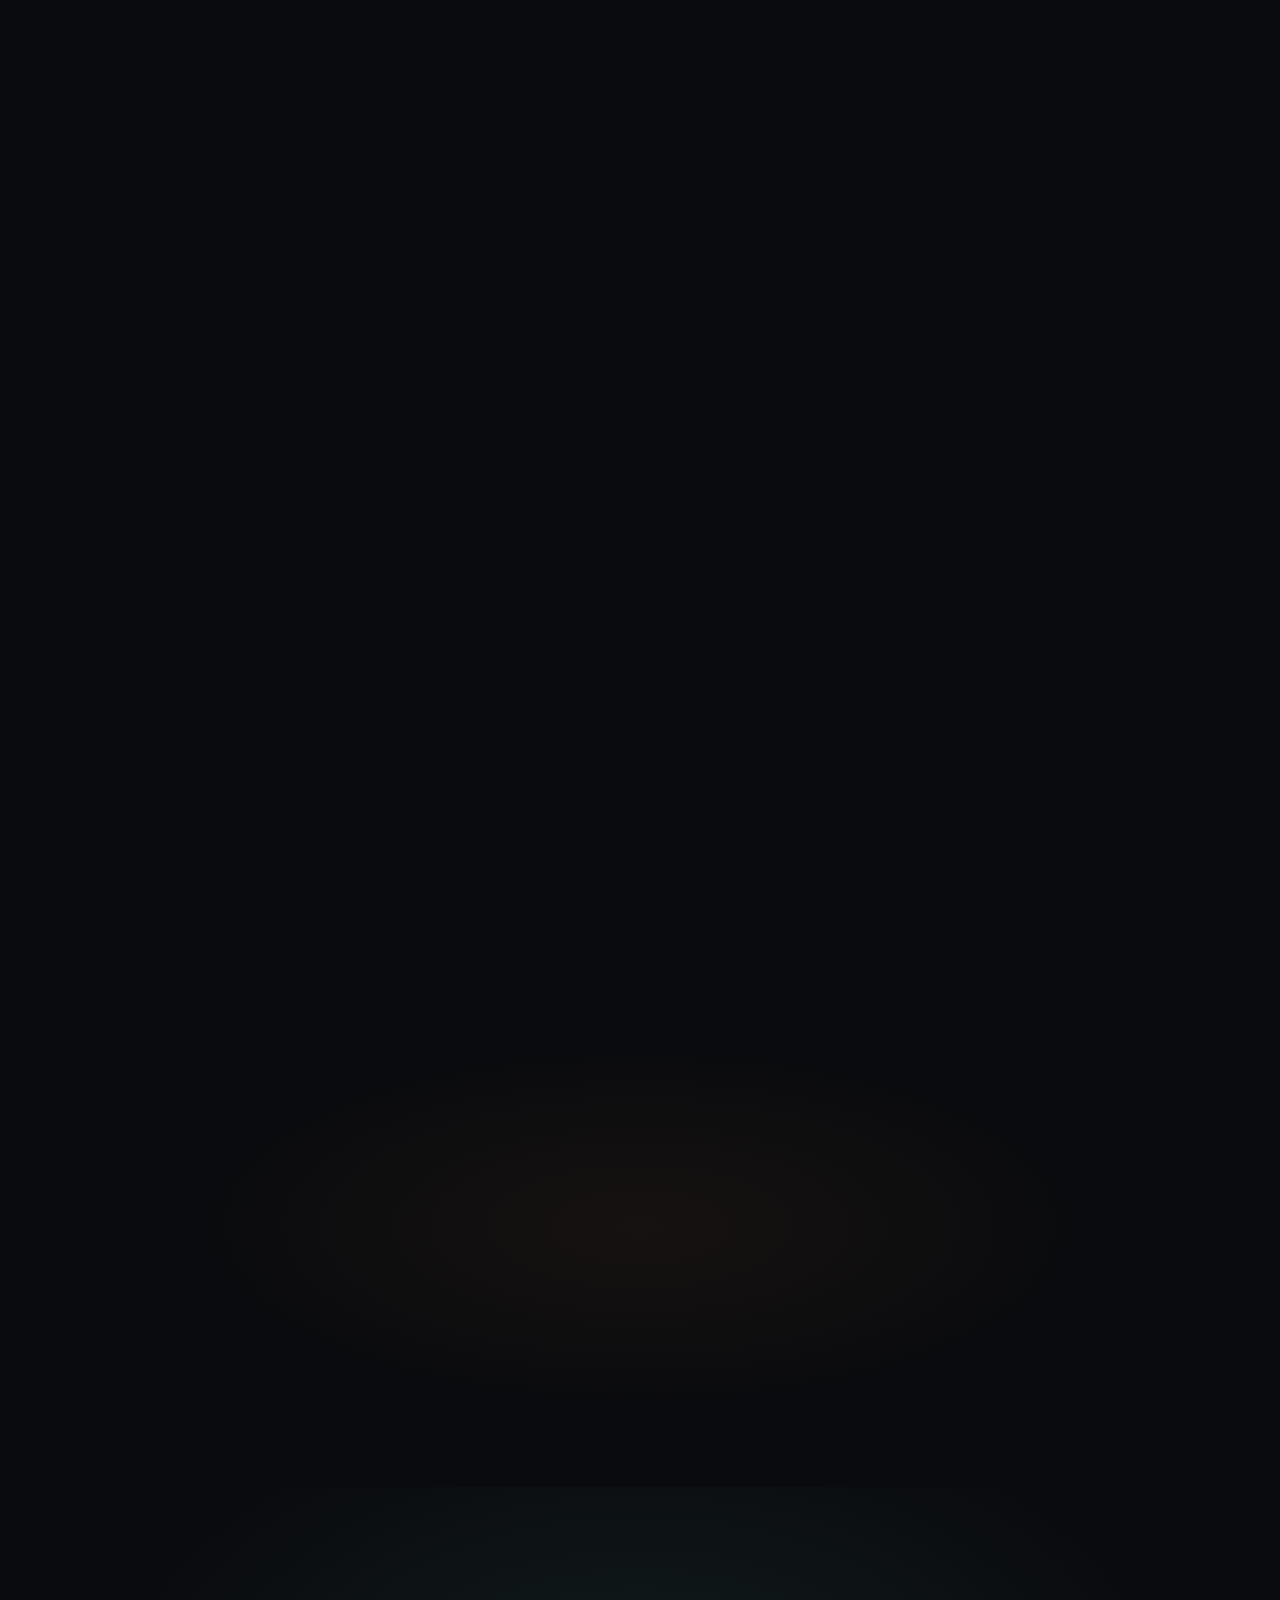
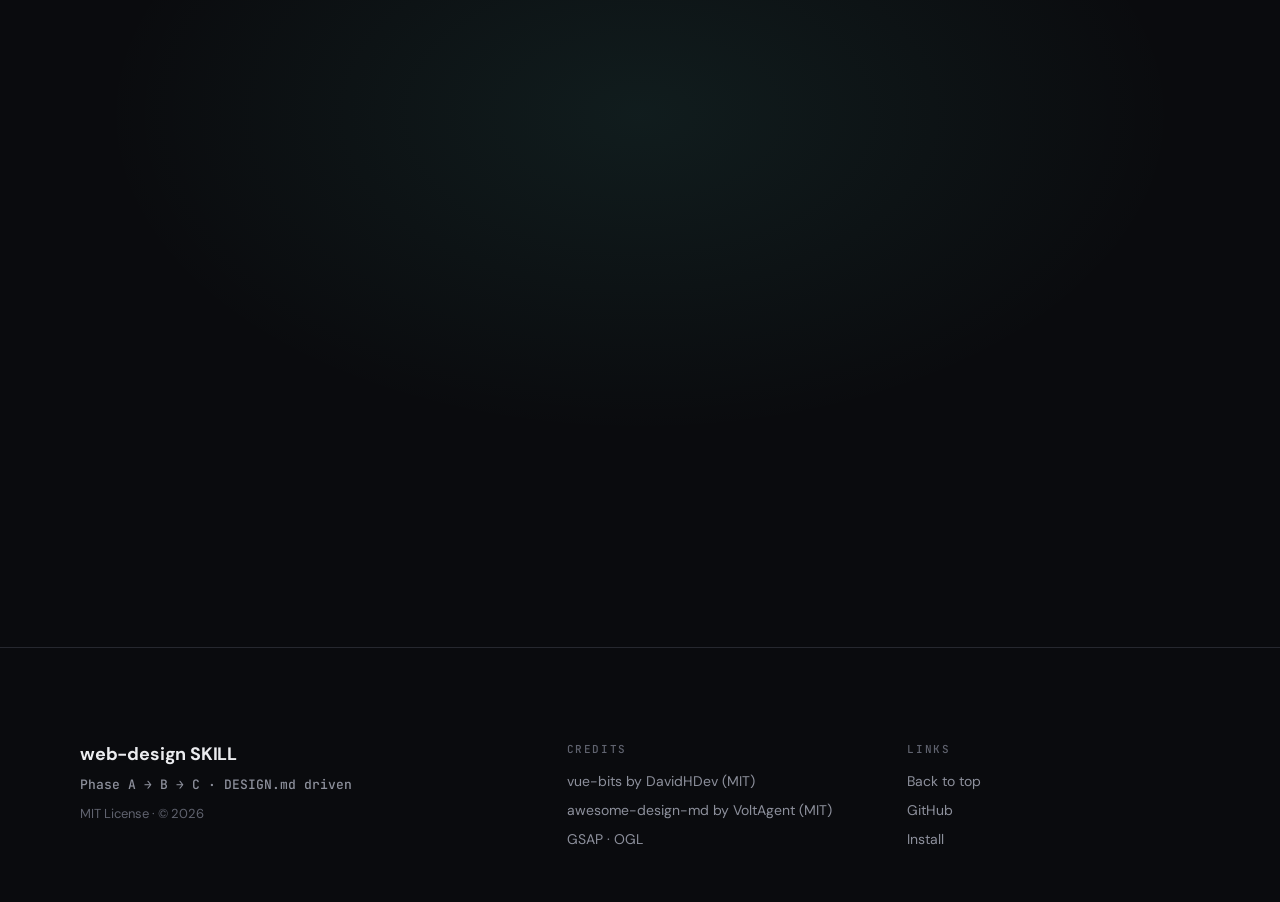
==== commit 8b5d737f: "style: use gray palette for woshipm logo (remove yellow accent)" ====
--- a/docs/index.html
+++ b/docs/index.html
@@ -393,7 +393,7 @@
 
   <!-- 7. MADE BY — author card -->
   <section id="author" class="author">
-    <div class="container author-inner reveal">
+    <div class="author-inner reveal">
       <div class="eyebrow" data-i18n="author.eyebrow">MADE BY</div>
       <div class="author-avatar">
         <img src="images/preview/avatar.webp" alt="小普 · XiaoPu">
@@ -401,15 +401,12 @@
       <h3 class="author-name">小普 · XiaoPu</h3>
       <p class="author-bio" data-i18n="author.bio">web-design is a side project. If it saves you time, a star on GitHub helps keep it actively maintained.</p>
       <div class="author-links">
-        <a class="author-btn author-btn-github" href="https://github.com/KAOPU-XiaoPu/web-design" target="_blank" rel="noopener" aria-label="GitHub">
+        <a class="author-btn author-btn-icon" href="https://github.com/KAOPU-XiaoPu/web-design" target="_blank" rel="noopener" aria-label="GitHub">
           <svg width="16" height="16" viewBox="0 0 24 24" fill="currentColor" aria-hidden="true"><path d="M12 .3a12 12 0 0 0-3.8 23.4c.6.1.8-.3.8-.6v-2.2c-3.3.7-4-1.6-4-1.6-.5-1.4-1.3-1.8-1.3-1.8-1.1-.7.1-.7.1-.7 1.2.1 1.8 1.2 1.8 1.2 1.1 1.8 2.8 1.3 3.5 1 .1-.8.4-1.3.8-1.6-2.7-.3-5.5-1.3-5.5-6a4.7 4.7 0 0 1 1.3-3.2c-.1-.4-.6-1.6.1-3.2 0 0 1-.3 3.3 1.2a11.5 11.5 0 0 1 6 0C17.3 4.5 18.3 4.8 18.3 4.8c.7 1.6.2 2.8.1 3.2a4.7 4.7 0 0 1 1.3 3.2c0 4.6-2.8 5.6-5.5 5.9.4.4.8 1.1.8 2.2v3.3c0 .3.2.7.8.6A12 12 0 0 0 12 .3"/></svg>
         </a>
-        <a class="author-btn author-btn-woshipm" href="https://www.woshipm.com/u/1535316" target="_blank" rel="noopener" aria-label="人人都是产品经理">
-          <svg width="18" height="18" viewBox="0 0 24 24" aria-hidden="true">
-            <rect x="2" y="2" width="20" height="20" rx="5" fill="currentColor" opacity="0.15"/>
-            <text x="12" y="16" font-family="'Noto Sans SC', sans-serif" font-size="11" font-weight="700" text-anchor="middle" fill="currentColor">人人</text>
-          </svg>
-          <span class="author-btn-label">人人都是产品经理</span>
+        <a class="author-btn" href="https://www.woshipm.com/u/1535316" target="_blank" rel="noopener">
+          <span class="author-btn-dot" aria-hidden="true">人</span>
+          <span>人人都是产品经理</span>
         </a>
       </div>
     </div>
--- a/docs/styles.css
+++ b/docs/styles.css
@@ -803,7 +803,6 @@
 /* ---------- 👤 MADE BY — author card ---------- */
 .author {
   padding: var(--sp-10) 0 var(--sp-8);
-  text-align: center;
   position: relative;
 }
 .author::before {
@@ -813,13 +812,25 @@
   pointer-events: none;
   z-index: -1;
 }
-.author-inner { max-width: 620px; margin: 0 auto; }
-
-.author .eyebrow { margin-bottom: var(--sp-5); }
+
+/* Narrow centered column — no .container */
+.author-inner {
+  max-width: 520px;
+  margin: 0 auto;
+  padding: 0 clamp(20px, 4vw, 40px);
+  display: flex;
+  flex-direction: column;
+  align-items: center;
+  text-align: center;
+}
+
+.author-inner .eyebrow {
+  margin-bottom: var(--sp-5);
+}
 
 .author-avatar {
-  width: 120px; height: 120px;
-  margin: 0 auto var(--sp-5);
+  width: 96px; height: 96px;
+  flex: none;
   border-radius: 50%;
   overflow: hidden;
   border: 2px solid var(--border-strong);
@@ -827,6 +838,7 @@
     0 0 0 4px rgba(10, 11, 14, 0.6),
     0 12px 40px rgba(0, 0, 0, 0.5);
   background: var(--surface-1);
+  margin-bottom: var(--sp-5);
   transition: transform .3s var(--ease), border-color .3s var(--ease);
 }
 .author-avatar:hover {
@@ -840,38 +852,39 @@
 }
 
 .author-name {
-  font: 700 28px/1.2 var(--font-ui);
+  font: 700 26px/1.25 var(--font-ui);
   color: var(--text-1);
   letter-spacing: -0.01em;
-  margin-bottom: var(--sp-4);
+  margin: 0 0 var(--sp-4);
 }
 
 .author-bio {
   font: 400 15px/1.7 var(--font-ui);
   color: var(--text-3);
-  max-width: 460px;
-  margin: 0 auto var(--sp-6);
+  max-width: 440px;
+  margin: 0 0 var(--sp-6);
 }
 
 .author-links {
-  display: inline-flex;
+  display: flex;
   align-items: center;
+  justify-content: center;
   gap: var(--sp-3);
   flex-wrap: wrap;
-  justify-content: center;
 }
 
 .author-btn {
   display: inline-flex;
   align-items: center;
   gap: 8px;
-  padding: 10px 16px;
+  padding: 9px 16px;
   border-radius: 9999px;
   background: rgba(255, 255, 255, 0.04);
   border: 1px solid var(--border-strong);
   color: var(--text-2);
   font: 500 13px/1 var(--font-ui);
-  transition: background .15s var(--ease), color .15s var(--ease), border-color .15s var(--ease), transform .15s var(--ease);
+  white-space: nowrap;
+  transition: background .15s, color .15s, border-color .15s, transform .15s;
 }
 .author-btn:hover {
   background: rgba(255, 255, 255, 0.08);
@@ -879,27 +892,32 @@
   border-color: var(--text-3);
   transform: translateY(-1px);
 }
-.author-btn-label {
-  font: 500 13px/1 var(--font-ui);
-}
-.author-btn-github {
-  width: 42px; height: 42px;
+.author-btn-icon {
+  width: 40px; height: 40px;
   padding: 0;
   justify-content: center;
 }
-.author-btn-woshipm {
-  color: var(--accent-warm);
-}
-.author-btn-woshipm:hover {
-  color: var(--accent-warm-hover);
-  border-color: var(--accent-warm);
-  background: var(--accent-warm-soft);
+
+.author-btn-dot {
+  display: inline-flex;
+  align-items: center;
+  justify-content: center;
+  width: 18px; height: 18px;
+  border-radius: 5px;
+  background: var(--text-2);
+  color: var(--bg);
+  font: 700 10px/1 var(--font-ui);
+  flex: none;
+  transition: background .15s;
+}
+.author-btn:hover .author-btn-dot {
+  background: var(--text-1);
 }
 
 @media (max-width: 520px) {
-  .author-avatar { width: 100px; height: 100px; }
-  .author-name { font-size: 24px; }
-  .author-btn-label { font-size: 12px; }
+  .author-avatar { width: 84px; height: 84px; }
+  .author-name { font-size: 22px; }
+  .author-btn { font-size: 12px; padding: 8px 14px; }
 }
 
 /* ---------- INSTALL ---------- */
